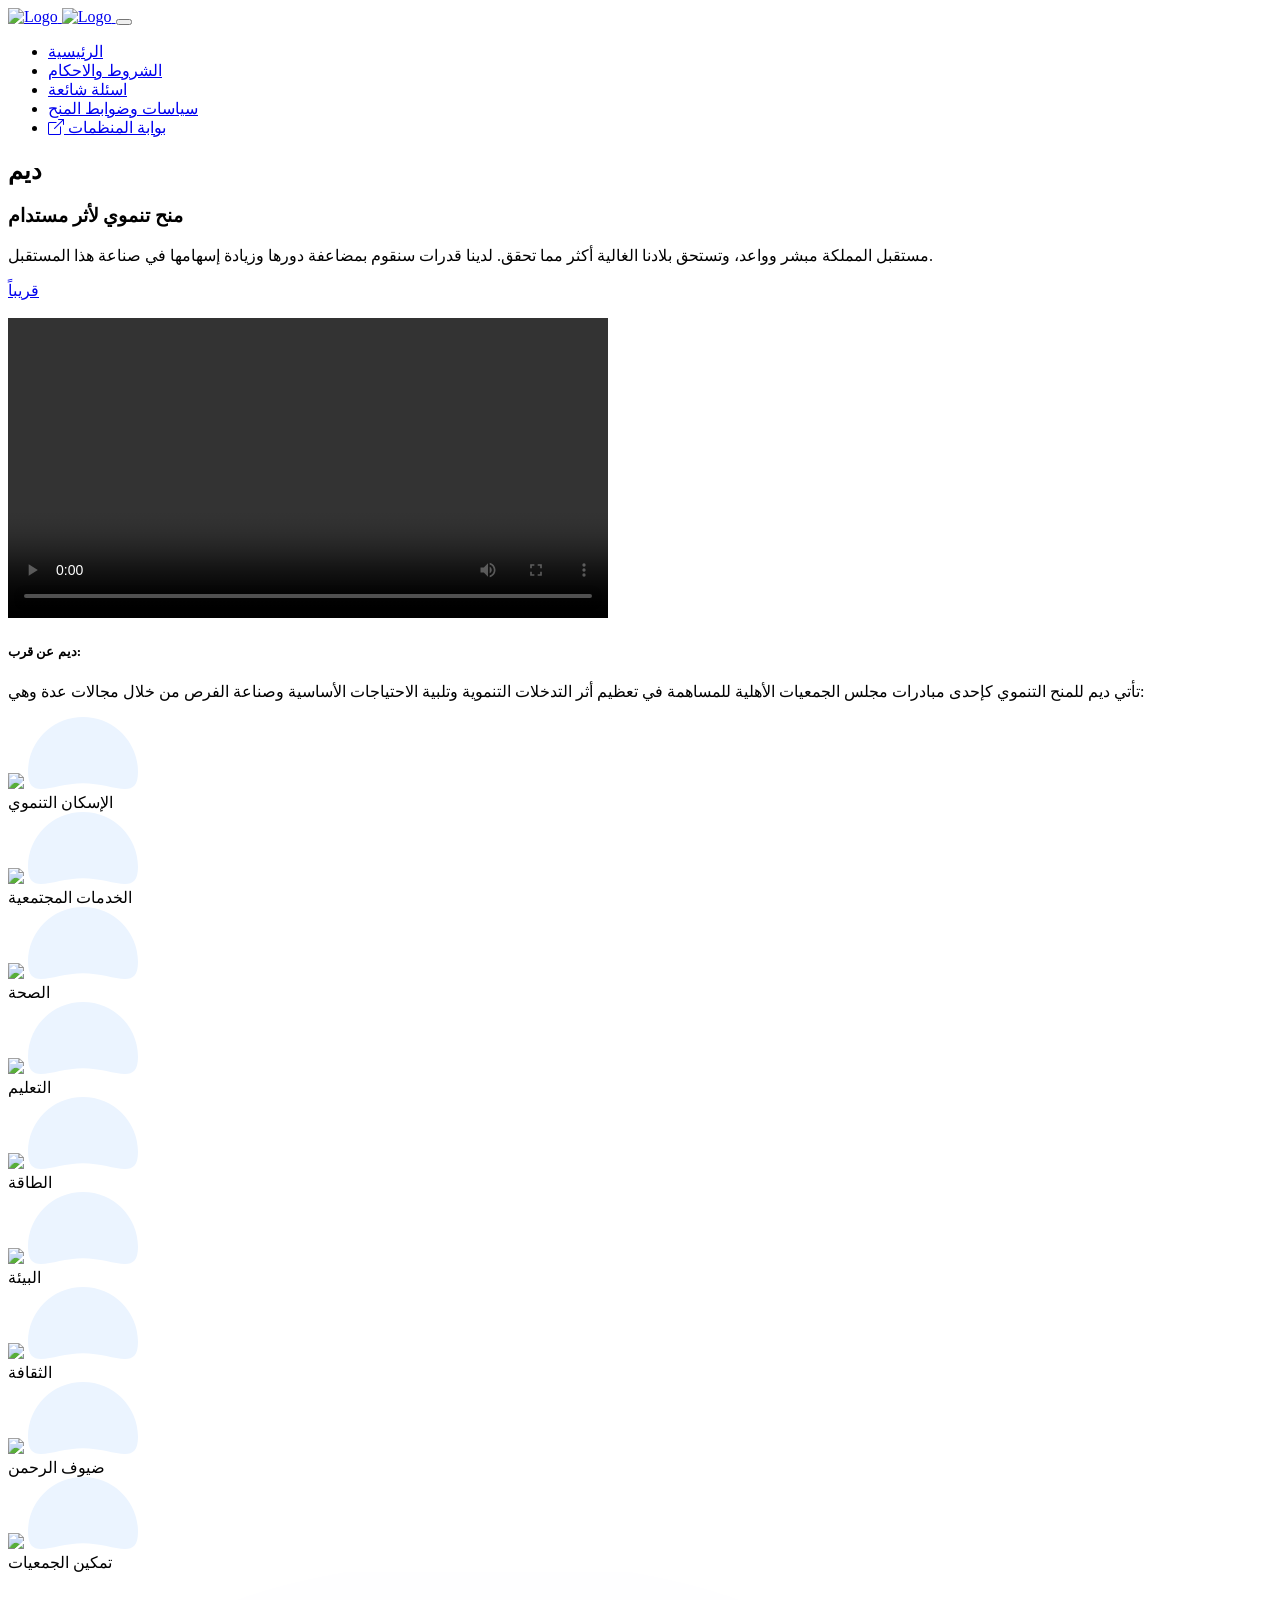
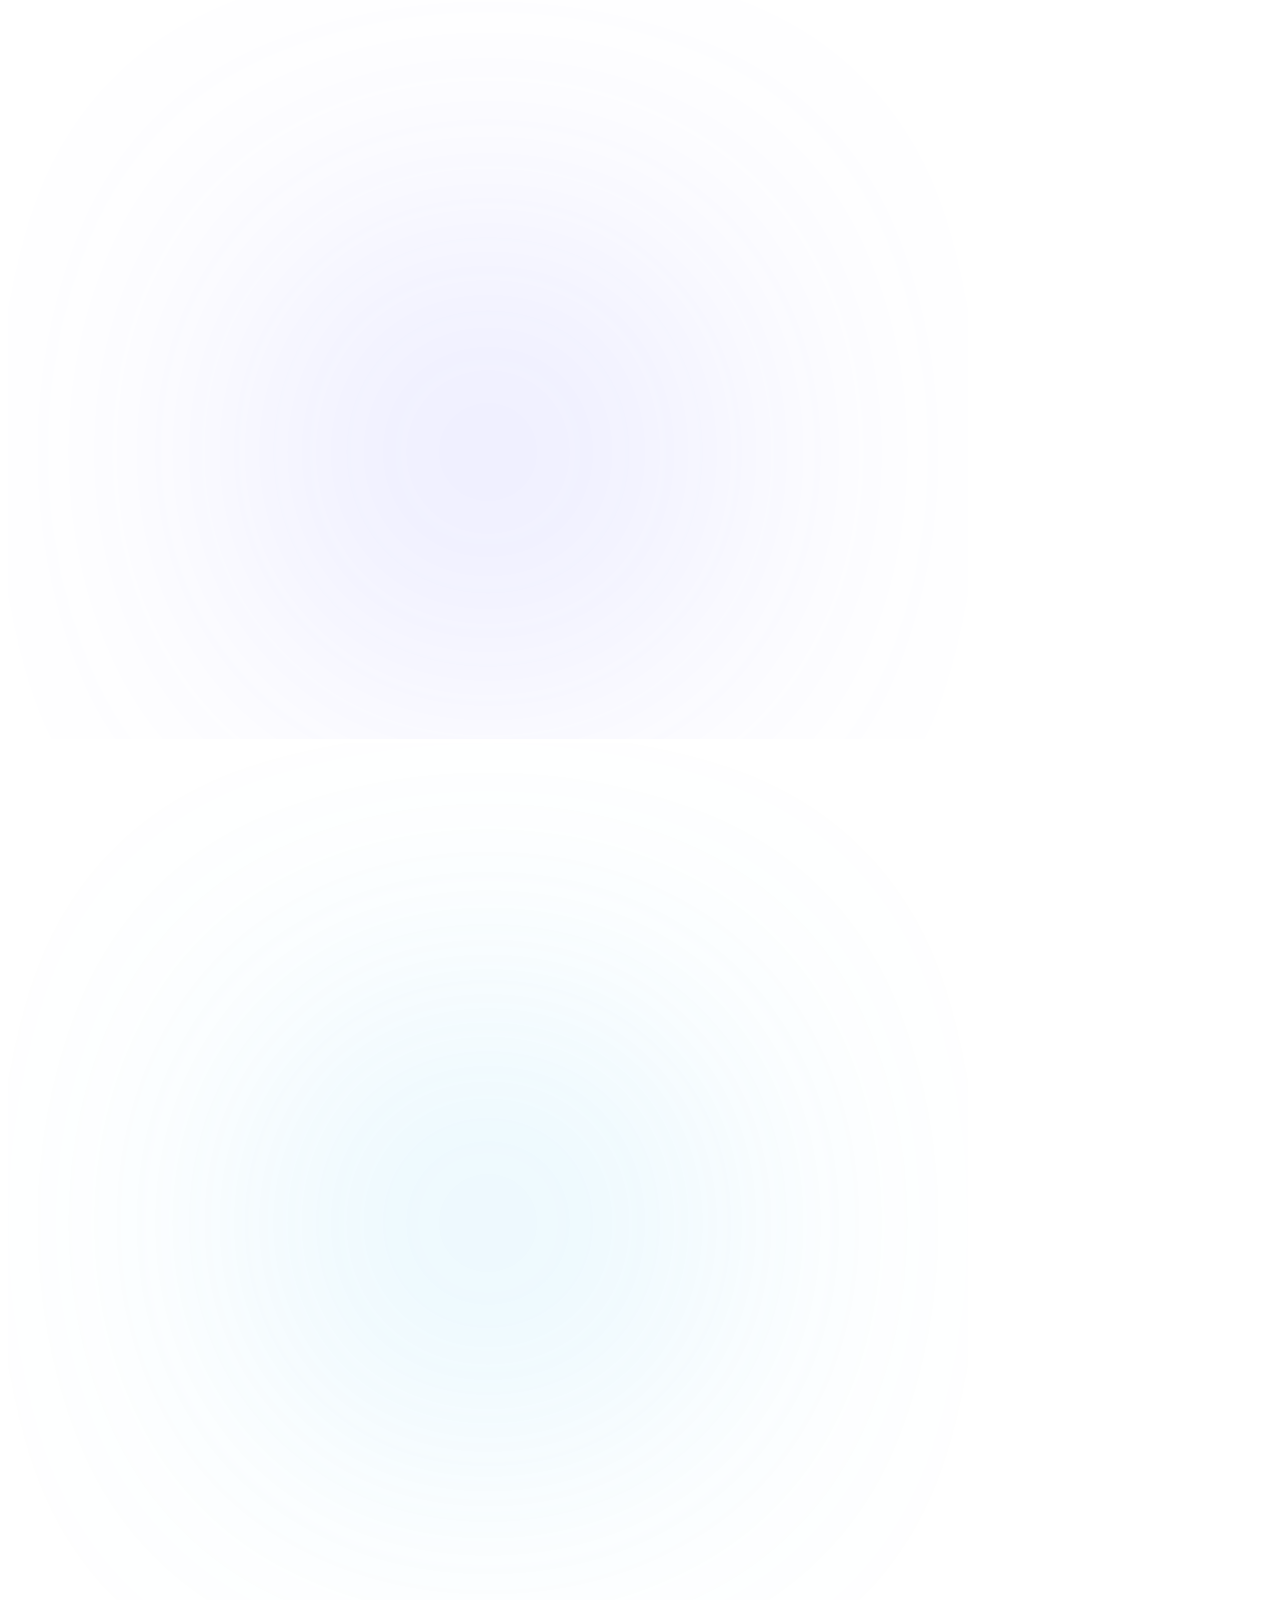
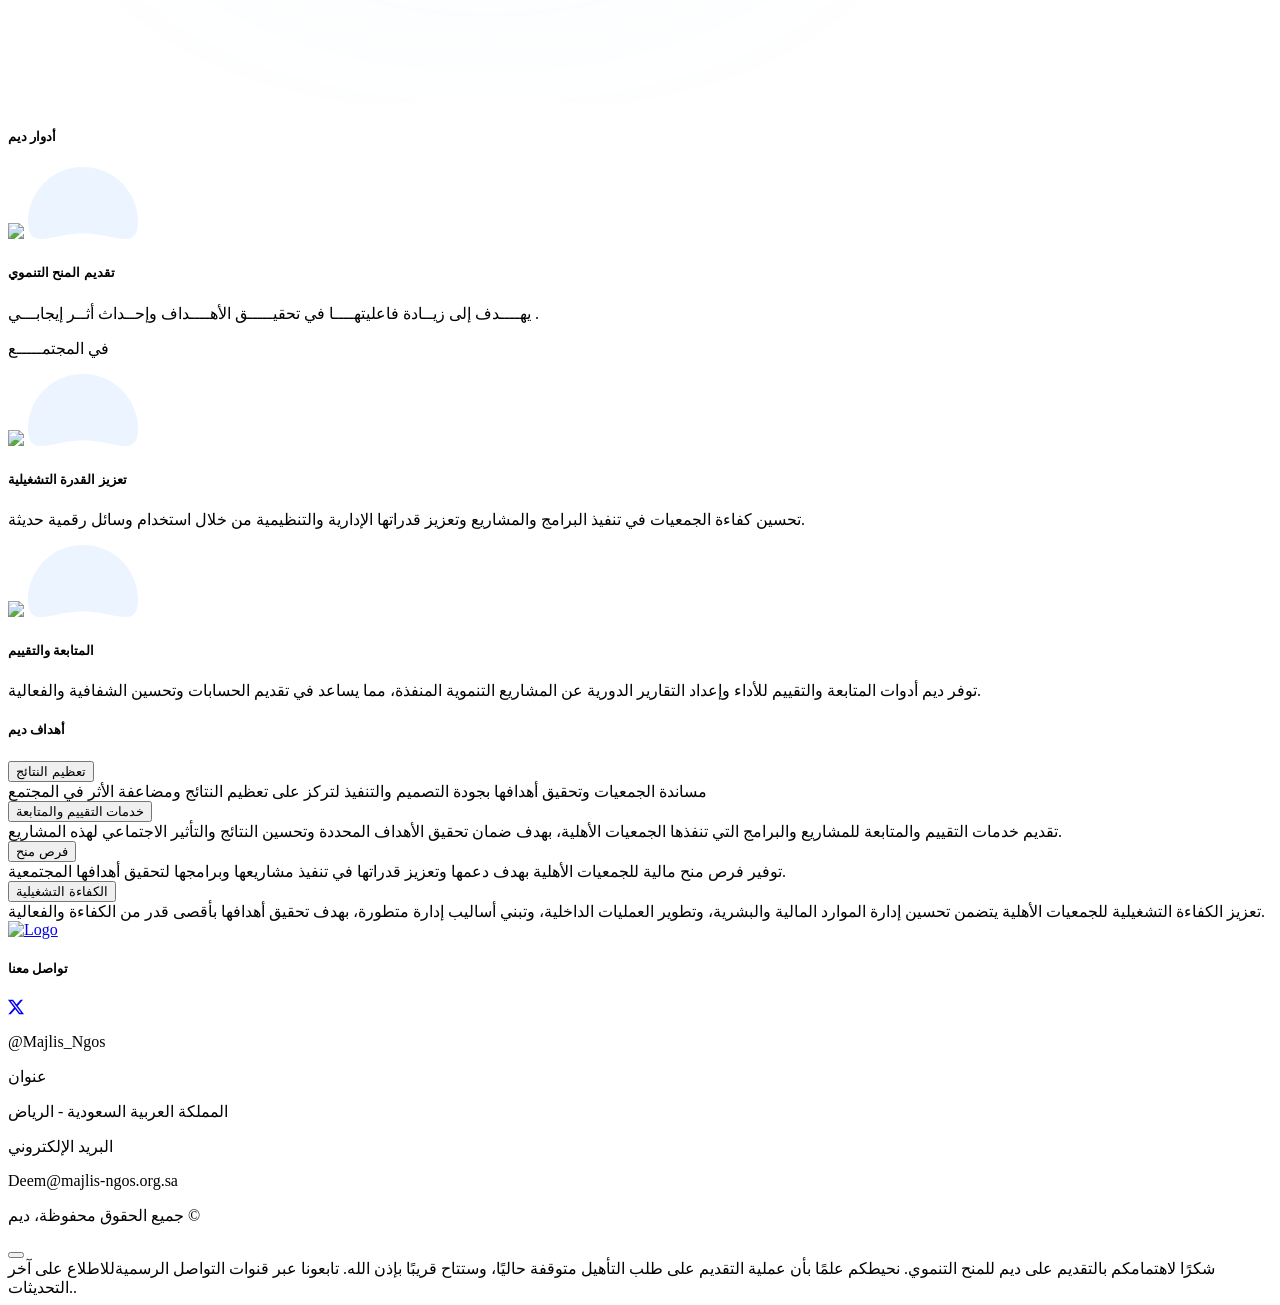
==== index.html @ 5d9b5f59 "Add files via upload" ====
<!DOCTYPE html>
<html class="no-js" lang>

<head>
  <meta charset="utf-8" />
  <meta http-equiv="x-ua-compatible" content="ie=edge" />
  <title>ديم</title>
  <meta name="description" content />
  <meta name="viewport" content="width=device-width, initial-scale=1" />

  <!-- Favicons -->
  <link href="assets/img/logo/favicon.png" rel="icon">
  <link href="assets/img/logo/favicon.png" rel="apple-touch-icon">

  <link rel="stylesheet" href="assets/css/bootstrap-5.0.0-beta1.min.css" />
  <link rel="stylesheet" href="assets/css/LineIcons.2.0.css" />
  <link rel="stylesheet" href="assets/css/tiny-slider.css" />
  <link rel="stylesheet" href="assets/css/animate.css" />
  <link rel="stylesheet" href="assets/css/lindy-uikit.css" />
  <link rel="stylesheet" href="assets/css/style.css" />

  <link rel="stylesheet" href="https://cdn.jsdelivr.net/npm/bootstrap-icons@1.11.3/font/bootstrap-icons.min.css">

  <link rel="preconnect" href="https://fonts.googleapis.com">
  <link rel="preconnect" href="https://fonts.gstatic.com" crossorigin>
  <link href="https://fonts.googleapis.com/css2?family=Rubik:ital,wght@0,300..900;1,300..900&display=swap"
    rel="stylesheet">



  <!-- Google Tag Manager -->
  <script>(function (w, d, s, l, i) {
      w[l] = w[l] || []; w[l].push({
        'gtm.start':
          new Date().getTime(), event: 'gtm.js'
      }); var f = d.getElementsByTagName(s)[0],
        j = d.createElement(s), dl = l != 'dataLayer' ? '&l=' + l : ''; j.async = true; j.src =
          'https://www.googletagmanager.com/gtm.js?id=' + i + dl; f.parentNode.insertBefore(j, f);
    })(window, document, 'script', 'dataLayer', 'GTM-5VSKLN3F');</script>
  <!-- End Google Tag Manager -->



</head>

<body>


  <!-- Google Tag Manager (noscript) -->
  <noscript><iframe src="https://www.googletagmanager.com/ns.html?id=GTM-5VSKLN3F" height="0" width="0"
      style="display:none;visibility:hidden"></iframe></noscript>
  <!-- End Google Tag Manager (noscript) -->


  <section id="home" class="hero-section-wrapper-5 ">

    <header class="header header-6">
      <div class="navbar-area">
        <div class="container">
          <div class="row align-items-center">
            <div class="col-lg-12">
              <nav class="navbar navbar-expand-lg">
                <a class=" d-flex " href="index.html">

                  <img class="mx-2" src="assets/img/logo/logo3.png" width="auto" height="55px" alt="Logo" />

                  <img class="mx-2" src="assets/img/logo/logo1.png" width="auto" height="55px" alt="Logo" />


                  <!-- <div>
                    <img class="mx-2" src="assets/img/logo/logo2.png" width="110px" alt="Logo" />
                  </div> -->

                </a>
                <button class="navbar-toggler" type="button" data-bs-toggle="collapse"
                  data-bs-target="#navbarSupportedContent6" aria-controls="navbarSupportedContent6"
                  aria-expanded="false" aria-label="Toggle navigation">
                  <span class="toggler-icon"></span>
                  <span class="toggler-icon"></span>
                  <span class="toggler-icon"></span>
                </button>
                <div class="collapse navbar-collapse sub-menu-bar" id="navbarSupportedContent6">
                  <ul id="nav6" class="navbar-nav ms-auto">
                    <li class="nav-item">
                      <a class="page-scroll active" href="#home">الرئيسية</a>
                    </li>
                    <!-- <li class="nav-item">
                      <a class="page-scroll" href="#Deemclosely">ديم عن قرب</a>
                    </li> -->
                    <!-- <li class="nav-item">
                      <a class="page-scroll" href="#Demroles">أدوار ديم</a>
                    </li> -->
                    <!-- <li class="nav-item">
                      <a class="page-scroll" href="#Demgoals">أهداف ديم</a>
                    </li> -->


                    <!-- <li class="nav-item">
                      <a class="page-scroll" href="#communication">تواصل معنا</a>
                    </li> -->

                    <li class="nav-item">
                      <a class="page-scroll" href="TermsandConditions.html">الشروط والاحكام</a>
                    </li>

                    <li class="nav-item">
                      <a class="page-scroll" href="FrequentlyAskedQuestions.html">اسئلة شائعة</a>
                    </li>


                    <li class="nav-item">
                      <a class="page-scroll" href="DesignControls.html">سياسات وضوابط المنح</a>
                    </li>


            
                  <!-- <li class="nav-item bg-color-1">
                    <div class="" href=""><i class="bi bi-box-arrow-up-right"></i> إدارة المنح </div>
                    
                  </li> -->
                  <li class="nav-item bg-color-2">
                    <a href="https://ngo.jazeel.net.sa/#/login?returnUrl=%2F" target="_blank">
                      <div > <i class="bi bi-box-arrow-up-right"></i> بوابة المنظمات </div>
                    </a>
              
                  </li>
       

                    <!-- <li class="nav-item nav-item-has-children">
                      <a href="javascript:void(0)"> المزيد </a>
                      <ul class="ud-submenu">
                        <li class="ud-submenu-item">
                          <a href="Partners.html" class="ud-submenu-link">
                            فريق العمل
                          </a>
                        </li>
                        <li class="ud-submenu-item">
                          <a href="files.html" class="ud-submenu-link">
                            ملفات
                          </a>
                        </li>
                    
                      </ul>
                    </li> -->

                  </ul>
                </div>
                <!-- <div class="header-action d-flex">
                  <a href="#0"> <i class="lni lni-cart"></i> </a>
                  <a href="#0"> <i class="lni lni-alarm"></i> </a>
                </div> -->

              </nav>

            </div>
          </div>

        </div>

      </div>

    </header>


    <div class="hero-section hero-style-5 img-bg" style="background-image: url('assets/img/hero/hero-5/hero-bg.webp')">
      <div class="container direction-sty">
        <div class="row">
          <div class="col-lg-6">
            <div class="hero-content-wrapper">
              <h2 class="mb-30 wow fadeInUp" data-wow-delay=".2s"> ديم </h2>
              <h3 class="mb-30 wow fadeInUp" data-wow-delay=".2s">منح تنموي لأثر مستدام</h3>
              <p class="mb-30 wow fadeInUp text-end" data-wow-delay=".4s">
                مستقبل المملكة مبشر وواعد، وتستحق بلادنا الغالية أكثر مما تحقق. لدينا قدرات سنقوم بمضاعفة دورها وزيادة
                إسهامها في صناعة هذا المستقبل.
              </p>
              <!-- <a href="request.html" class="button button-lg radius-50 wow fadeInUp" data-wow-delay=".6s"> -->
                <a href="#" class="button button-lg radius-50 wow fadeInUp " data-wow-delay=".6s" data-bs-toggle="modal" data-bs-target="#exampleModal">
                  قريباً
                <i class="lni lni-chevron-left"></i> </a>

              <!-- <a href="#" class="button button-lg radius-50 wow fadeInUp" data-wow-delay=".6s">
                  الملف التعريفي
                <i class="lni lni-chevron-left"></i> </a> -->

            </div>
          </div>
          <div class="col-lg-6 align-self-end ">
            <div class="hero-image wow fadeInUp" data-wow-delay=".5s">
              <img src="assets/img/hero/hero-5/hero-img.png" alt>
            </div>
          </div>
        </div>
      </div>
    </div>

  </section>


  <section id="Deemclosely" class="feature-section-1 mt-60 pt-40 mb-60 pb-40 about-back">
    <div class="container">
      <div class="row align-items-center">
        <div class="col-lg-6 order-last order-lg-first wow fadeInUp" data-wow-delay=".5s">
          <div class="feature-image text-center text-lg-start">
            <!-- <img width="60%" src="assets/img/hero/hero-5/hero2-img.png" alt> -->
            <div class="">
              <div class="row">
                <div class="">
                  <div>
                    <!-- <video muted="" autoplay="" loop=""
                      src="./assets/img/Deem.mp4" type="video/mp4"
                      width="600">
                      <img src="./assets/img/Deem.mp4" alt="Fast">
                    </video> -->
                    <!-- <iframe src="https://www.youtube.com/watch?v=ZRNkCSlac-s" title="YouTube video" muted="" autoplay="" loop="" allowfullscreen width="600">
                      <img src="./assets/img/hero/hero-5/backimg.png" alt="Fast">
                    </iframe> -->

                    <div class="iv-flex iv-flex-col iv-items-center iv-justify-center iv-w-auto col-lg-6 col-4">
                      <div class="iv-flex iv-items-center iv-justify-center iv-w-full iv-bg-grey-7">
                        <video src="./assets/img/WhatsAppVideo.mp4" height="300px" controls="" controlslist="nodownload"
                          autoplay="" disablepictureinpicture="" style="height: 300px;"></video>
                      </div>
                      <div class="iv-mt-20"></div>
                    </div>

                  </div>
                </div>

              </div>
            </div>

          </div>
        </div>
        <div class="col-lg-6 col-md-10 text-end">
          <div class="feature-content-wrapper">
            <div class="section-title">
              <h5 class="mb-20 wow fadeInUp" data-wow-delay=".2s">ديم عن قرب:</h5>
              <p class="mb-30 wow fadeInUp" data-wow-delay=".3s">
                تأتي ديم للمنح التنموي كإحدى مبادرات مجلس الجمعيات الأهلية للمساهمة في تعظيم أثر التدخلات التنموية
                وتلبية
                الاحتياجات الأساسية وصناعة الفرص من خلال مجالات عدة وهي:
              </p>



              <div id="Possibilities" class="feature-section ">
                <div class="">
                  <div class="row">
                    <div class="col-lg-4 col-md-6 feature-style-6 ">
                      <div class="single-feature wow fadeInUp" data-wow-delay=".2s">
                        <div class="icon">
                          <img class="sty-icon mb-3" src="./assets/img/about/icons15.png" width="50px" />
                          <svg width="110" height="72" viewBox="0 0 110 72" fill="none"
                            xmlns="http://www.w3.org/2000/svg">
                            <path
                              d="M110 54.7589C110 85.0014 85.3757 66.2583 55 66.2583C24.6243 66.2583 0 85.0014 0 54.7589C0 24.5164 24.6243 0 55 0C85.3757 0 110 24.5164 110 54.7589Z"
                              fill="#EBF4FF" />
                          </svg>

                        </div>
                        الإسكان التنموي
                      </div>

                    </div>
                    <div class="col-lg-4 col-md-6 feature-style-6 ">
                      <div class="single-feature wow fadeInUp" data-wow-delay=".2s">
                        <div class="icon">
                          <img class="sty-icon mb-3" src="./assets/img/about/icons8.png" width="50px" />
                          <svg width="110" height="72" viewBox="0 0 110 72" fill="none"
                            xmlns="http://www.w3.org/2000/svg">
                            <path
                              d="M110 54.7589C110 85.0014 85.3757 66.2583 55 66.2583C24.6243 66.2583 0 85.0014 0 54.7589C0 24.5164 24.6243 0 55 0C85.3757 0 110 24.5164 110 54.7589Z"
                              fill="#EBF4FF" />
                          </svg>
                        </div>
                        الخدمات المجتمعية
                      </div>
                    </div>
                    <div class="col-lg-4 col-md-6 feature-style-6 ">
                      <div class="single-feature wow fadeInUp" data-wow-delay=".2s">
                        <div class="icon">
                          <img class="sty-icon mb-3" src="./assets/img/about/icons10.png" width="50px" />
                          <svg width="110" height="72" viewBox="0 0 110 72" fill="none"
                            xmlns="http://www.w3.org/2000/svg">
                            <path
                              d="M110 54.7589C110 85.0014 85.3757 66.2583 55 66.2583C24.6243 66.2583 0 85.0014 0 54.7589C0 24.5164 24.6243 0 55 0C85.3757 0 110 24.5164 110 54.7589Z"
                              fill="#EBF4FF" />
                          </svg>
                        </div>
                        الصحة
                      </div>
                    </div>
                    <div class="col-lg-4 col-md-6 feature-style-6 ">
                      <div class="single-feature wow fadeInUp" data-wow-delay=".2s">
                        <div class="icon">
                          <img class="sty-icon mb-3" src="./assets/img/about/icons14.png" width="50px" />
                          <svg width="110" height="72" viewBox="0 0 110 72" fill="none"
                            xmlns="http://www.w3.org/2000/svg">
                            <path
                              d="M110 54.7589C110 85.0014 85.3757 66.2583 55 66.2583C24.6243 66.2583 0 85.0014 0 54.7589C0 24.5164 24.6243 0 55 0C85.3757 0 110 24.5164 110 54.7589Z"
                              fill="#EBF4FF" />
                          </svg>
                        </div>
                        التعليم
                      </div>
                    </div>
                    <div class="col-lg-4 col-md-6 feature-style-6 ">
                      <div class="single-feature wow fadeInUp" data-wow-delay=".2s">
                        <div class="icon">
                          <img class="sty-icon mb-3" src="./assets/img/about/icons1.png" width="50px" />
                          <svg width="110" height="72" viewBox="0 0 110 72" fill="none"
                            xmlns="http://www.w3.org/2000/svg">
                            <path
                              d="M110 54.7589C110 85.0014 85.3757 66.2583 55 66.2583C24.6243 66.2583 0 85.0014 0 54.7589C0 24.5164 24.6243 0 55 0C85.3757 0 110 24.5164 110 54.7589Z"
                              fill="#EBF4FF" />
                          </svg>
                        </div>
                        الطاقة
                      </div>
                    </div>
                    <div class="col-lg-4 col-md-6 feature-style-6 ">
                      <div class="single-feature wow fadeInUp" data-wow-delay=".2s">
                        <div class="icon">
                          <img class="sty-icon mb-3" src="./assets/img/about/icons9.png" width="50px" />
                          <svg width="110" height="72" viewBox="0 0 110 72" fill="none"
                            xmlns="http://www.w3.org/2000/svg">
                            <path
                              d="M110 54.7589C110 85.0014 85.3757 66.2583 55 66.2583C24.6243 66.2583 0 85.0014 0 54.7589C0 24.5164 24.6243 0 55 0C85.3757 0 110 24.5164 110 54.7589Z"
                              fill="#EBF4FF" />
                          </svg>
                        </div>
                        البيئة
                      </div>
                    </div>
                    <div class="col-lg-4 col-md-6 feature-style-6 ">
                      <div class="single-feature wow fadeInUp" data-wow-delay=".2s">
                        <div class="icon">
                          <img class="sty-icon mb-3" src="./assets/img/about/icons13.png" width="50px" />
                          <svg width="110" height="72" viewBox="0 0 110 72" fill="none"
                            xmlns="http://www.w3.org/2000/svg">
                            <path
                              d="M110 54.7589C110 85.0014 85.3757 66.2583 55 66.2583C24.6243 66.2583 0 85.0014 0 54.7589C0 24.5164 24.6243 0 55 0C85.3757 0 110 24.5164 110 54.7589Z"
                              fill="#EBF4FF" />
                          </svg>
                        </div>
                        الثقافة
                      </div>
                    </div>
                    <div class="col-lg-4 col-md-6 feature-style-6 ">
                      <div class="single-feature wow fadeInUp" data-wow-delay=".2s">
                        <div class="icon">
                          <img class="sty-icon mb-3" src="./assets/img/about/icons6.png" width="50px" />
                          <svg width="110" height="72" viewBox="0 0 110 72" fill="none"
                            xmlns="http://www.w3.org/2000/svg">
                            <path
                              d="M110 54.7589C110 85.0014 85.3757 66.2583 55 66.2583C24.6243 66.2583 0 85.0014 0 54.7589C0 24.5164 24.6243 0 55 0C85.3757 0 110 24.5164 110 54.7589Z"
                              fill="#EBF4FF" />
                          </svg>
                        </div>
                        ضيوف الرحمن
                      </div>
                    </div>
                    <div class="col-lg-4 col-md-6 feature-style-6 ">
                      <div class="single-feature wow fadeInUp" data-wow-delay=".2s">
                        <div class="icon">
                          <img class="sty-icon mb-3" src="./assets/img/about/icons7.png" width="50px" />
                          <svg width="110" height="72" viewBox="0 0 110 72" fill="none"
                            xmlns="http://www.w3.org/2000/svg">
                            <path
                              d="M110 54.7589C110 85.0014 85.3757 66.2583 55 66.2583C24.6243 66.2583 0 85.0014 0 54.7589C0 24.5164 24.6243 0 55 0C85.3757 0 110 24.5164 110 54.7589Z"
                              fill="#EBF4FF" />
                          </svg>
                        </div>
                        تمكين الجمعيات
                      </div>
                    </div>



                  </div>
                </div>
              </div>



            </div>
          </div>
        </div>
      </div>
    </div>
  </section>



  <section id="" class="">
    <div class="">
      <div class="">
        <div class="">
          <div class="pricing-active-wrapper ">
            <div class="pricing-active">
            </div>
          </div>
        </div>
      </div>
    </div>
  </section>










  <section id="Demroles" class="feature-section feature-style-5 ">

    <div class="absolute right-20 bottom-0 -z-10"><svg width="960" height="767" viewBox="0 0 960 767" fill="none"
        xmlns="http://www.w3.org/2000/svg">
        <g opacity="0.25" filter="url(#filter0_f_40_4316)">
          <circle cx="480" cy="480" r="180" fill="#6566FF"></circle>
        </g>
        <defs>
          <filter id="filter0_f_40_4316" x="0" y="0.000244141" width="960" height="960" filterUnits="userSpaceOnUse"
            color-interpolation-filters="sRGB">
            <feFlood flood-opacity="0" result="BackgroundImageFix"></feFlood>
            <feBlend mode="normal" in="SourceGraphic" in2="BackgroundImageFix" result="shape"></feBlend>
            <feGaussianBlur stdDeviation="150" result="effect1_foregroundBlur_40_4316"></feGaussianBlur>
          </filter>
        </defs>
      </svg></div>
    <div class="absolute left-20 top-20 -z-10"><svg width="960" height="960" viewBox="0 0 960 960" fill="none"
        xmlns="http://www.w3.org/2000/svg">
        <g opacity="0.25" filter="url(#filter0_f_40_4317)">
          <circle cx="480" cy="480" r="180" fill="#4DC3F4"></circle>
        </g>
        <defs>
          <filter id="filter0_f_40_4317" x="0.00012207" y="0.000244141" width="960" height="960"
            filterUnits="userSpaceOnUse" color-interpolation-filters="sRGB">
            <feFlood flood-opacity="0" result="BackgroundImageFix"></feFlood>
            <feBlend mode="normal" in="SourceGraphic" in2="BackgroundImageFix" result="shape"></feBlend>
            <feGaussianBlur stdDeviation="150" result="effect1_foregroundBlur_40_4317"></feGaussianBlur>
          </filter>
        </defs>
      </svg></div>

    <div class="container">
      <div class="row justify-content-center">
        <div class="col-xxl-5 col-xl-5 col-lg-7 col-md-8">
          <div class="section-title text-center mb-60">
            <h5 class="mb-15 wow fadeInUp" data-wow-delay=".2s">أدوار ديم</h5>
            <!-- <p class="wow fadeInUp" data-wow-delay=".4s">ديم لرعاية الأيتام بمحافظة دومة الجندل</p> -->
          </div>
        </div>
      </div>
      <div class="row">
        <div class="col-lg-4 col-md-6">
          <div class="single-feature wow fadeInUp bg-card-1" data-wow-delay=".2s">
            <div class="icon">
              <!-- <i class="lni lni-vector"></i> -->
              <img class="sty-icon mb-3" src="./assets/img/about/icons13.png" width="50px" />
              <svg width="110" height="72" viewBox="0 0 110 72" fill="none" xmlns="http://www.w3.org/2000/svg">
                <path
                  d="M110 54.7589C110 85.0014 85.3757 66.2583 55 66.2583C24.6243 66.2583 0 85.0014 0 54.7589C0 24.5164 24.6243 0 55 0C85.3757 0 110 24.5164 110 54.7589Z"
                  fill="#EBF4FF" />
              </svg>
            </div>
            <div class="content">
              <h5>تقديم المنح التنموي</h5>
              <p>يهــــدف إلى زيــادة فاعليتهــــا في تحقيـــــق الأهــــداف وإحــداث أثــر إيجابـــي .</p>
              <p>في المجتمـــــع</p>
            </div>
          </div>
        </div>
        <div class="col-lg-4 col-md-6">
          <div class="single-feature wow fadeInUp bg-card-5" data-wow-delay=".4s">
            <div class="icon">
              <!-- <i class="lni lni-pallet"></i> -->
              <img class="sty-icon mb-3" src="./assets/img/about/icons3.png" width="50px" />
              <svg width="110" height="72" viewBox="0 0 110 72" fill="none" xmlns="http://www.w3.org/2000/svg">
                <path
                  d="M110 54.7589C110 85.0014 85.3757 66.2583 55 66.2583C24.6243 66.2583 0 85.0014 0 54.7589C0 24.5164 24.6243 0 55 0C85.3757 0 110 24.5164 110 54.7589Z"
                  fill="#EBF4FF" />
              </svg>
            </div>
            <div class="content">
              <h5>تعزيز القدرة التشغيلية</h5>
              <p>
                تحسين كفاءة الجمعيات في تنفيذ البرامج والمشاريع وتعزيز قدراتها الإدارية والتنظيمية من خلال استخدام وسائل
                رقمية حديثة.
              </p>
            </div>
          </div>
        </div>
        <div class="col-lg-4 col-md-6 ">
          <div class="single-feature wow fadeInUp bg-card-2" data-wow-delay=".6s">
            <div class="icon">
              <!-- <i class="lni lni-stats-up"></i> -->
              <img class="sty-icon mb-3" src="./assets/img/about/icons5.png" width="50px" />
              <svg width="110" height="72" viewBox="0 0 110 72" fill="none" xmlns="http://www.w3.org/2000/svg">
                <path
                  d="M110 54.7589C110 85.0014 85.3757 66.2583 55 66.2583C24.6243 66.2583 0 85.0014 0 54.7589C0 24.5164 24.6243 0 55 0C85.3757 0 110 24.5164 110 54.7589Z"
                  fill="#EBF4FF" />
              </svg>
            </div>
            <div class="content">
              <h5>المتابعة والتقييم</h5>
              <!-- <p>تتميز الجمعية بقدرتها على تقديم خدماتها من خلال قدرتها على فهم واستيعاب رؤية المملكة في تمكين الأفراد
                مجتمعيا</p> -->
              <p>
                توفر ديم أدوات المتابعة والتقييم للأداء وإعداد التقارير الدورية عن المشاريع التنموية المنفذة، مما يساعد
                في تقديم الحسابات وتحسين الشفافية والفعالية.
              </p>
            </div>
          </div>
        </div>


      </div>
    </div>
  </section>




  <section id="Demgoals" class="ud-faq">

    <div class="container">
      <div class="row">
        <div class="col-lg-12">
          <div class="ud-section-title text-center mx-auto">

            <h5 class="mb-5">أهداف ديم</h5>

          </div>
        </div>
      </div>
      <div class="row">
        <div class="col-lg-6">
          <div class="ud-single-faq wow fadeInUp" data-wow-delay=".1s">
            <div class="accordion">
              <button class="ud-faq-btn collapsed" data-bs-toggle="collapse" data-bs-target="#collapseOne">
                <span class="icon flex-shrink-0">
                  <i class="lni lni-chevron-down"></i>
                </span>
                <span>تعظيم النتائج </span>
              </button>
              <div id="collapseOne" class="accordion-collapse collapse">
                <div class="ud-faq-body">
                  مساندة الجمعيات وتحقيق أهدافها بجودة التصميم والتنفيذ لتركز على تعظيم النتائج ومضاعفة الأثر في المجتمع
                </div>
              </div>
            </div>
          </div>
          <div class="ud-single-faq wow fadeInUp" data-wow-delay=".15s">
            <div class="accordion">
              <button class="ud-faq-btn collapsed" data-bs-toggle="collapse" data-bs-target="#collapseTwo">
                <span class="icon flex-shrink-0">
                  <i class="lni lni-chevron-down"></i>
                </span>
                <span>خدمات التقييم والمتابعة</span>
              </button>
              <div id="collapseTwo" class="accordion-collapse collapse">
                <div class="ud-faq-body">
                  تقديم خدمات التقييم والمتابعة للمشاريع والبرامج التي تنفذها الجمعيات الأهلية، بهدف ضمان تحقيق الأهداف
                  المحددة وتحسين النتائج والتأثير الاجتماعي لهذه المشاريع.
                </div>
              </div>
            </div>
          </div>

        </div>
        <div class="col-lg-6">

          <div class="ud-single-faq wow fadeInUp" data-wow-delay=".15s">
            <div class="accordion">
              <button class="ud-faq-btn collapsed" data-bs-toggle="collapse" data-bs-target="#collapseFive">
                <span class="icon flex-shrink-0">
                  <i class="lni lni-chevron-down"></i>
                </span>
                <span>فرص منح </span>
              </button>
              <div id="collapseFive" class="accordion-collapse collapse">
                <div class="ud-faq-body">
                  توفير فرص منح مالية للجمعيات الأهلية بهدف دعمها وتعزيز قدراتها في تنفيذ مشاريعها وبرامجها لتحقيق
                  أهدافها المجتمعية.
                </div>
              </div>
            </div>
          </div>
          <div class="ud-single-faq wow fadeInUp" data-wow-delay=".2s">
            <div class="accordion">
              <button class="ud-faq-btn collapsed" data-bs-toggle="collapse" data-bs-target="#collapseSix">
                <span class="icon flex-shrink-0">
                  <i class="lni lni-chevron-down"></i>
                </span>
                <span>الكفاءة التشغيلية </span>
              </button>
              <div id="collapseSix" class="accordion-collapse collapse">
                <div class="ud-faq-body">
                  تعزيز الكفاءة التشغيلية للجمعيات الأهلية يتضمن تحسين إدارة الموارد المالية والبشرية، وتطوير العمليات
                  الداخلية، وتبني أساليب إدارة متطورة، بهدف تحقيق أهدافها بأقصى قدر من الكفاءة والفعالية.
                </div>
              </div>
            </div>
          </div>
        </div>
      </div>
    </div>
  </section>


  <!-- <div class="client-logo-section">
    <div
      class="container xl:max-w-6xl sm:max-w-2xl mx-auto w-full max-w-xs xl:py-40 py-28 bg-risks bg-contain xl:bg-cover bg-center bg-no-repeat">

      <div class="client-logo-wrapper">

        <div class="ud-section-title mx-auto text-center mb-5 pb-4 wow fadeInUp" data-wow-delay=".1s">

          <h5>الشركاء</h5>

        </div>

        <div class="client-logo-carousel d-flex align-items-center justify-content-between">
          <div class="client-logo wow fadeInUp" data-wow-delay=".1s">
            <img src="assets/img/clients/logo1.png" alt>
          </div>
          <div class="client-logo wow fadeInUp" data-wow-delay=".2s">
            <img src="assets/img/clients/logo2.png" alt>
          </div>
          <div class="client-logo wow fadeInUp" data-wow-delay=".3s">
            <img src="assets/img/clients/logo3.png" alt>
          </div>
          <div class="client-logo wow fadeInUp" data-wow-delay=".4s">
            <img src="assets/img/clients/logo4.png" alt>
          </div>
          <div class="client-logo wow fadeInUp" data-wow-delay=".5s">
            <img src="assets/img/clients/logo5.jpeg" alt>
          </div>
          <div class="client-logo wow fadeInUp" data-wow-delay=".6s">
            <img src="assets/img/clients/logo6.jpg" alt>
          </div>
          <div class="client-logo wow fadeInUp" data-wow-delay=".7s">
            <img src="assets/img/clients/logo7.png" alt>
          </div>
          <div class="client-logo wow fadeInUp" data-wow-delay=".8s">
            <img src="assets/img/clients/logo8.png" alt>
          </div>
          <div class="client-logo wow fadeInUp" data-wow-delay=".9s">
            <img src="assets/img/clients/logo9.jpeg" alt>
          </div>
          <div class="client-logo wow fadeInUp" data-wow-delay=".10s">
            <img src="assets/img/clients/logo10.png" alt>
          </div>
        </div>
      </div>
    </div>
  </div> -->



  <section id="communication" class="footer-area footer-five">
    <div class="container">
      <div class="row justify-content-center">
        <div class="col-lg-12">
          <div class="footer-top-content">
            <div class="footer-logo text-center d-flex justify-content-center wow fadeInUp" data-wow-delay=".1s">
              <a href="index.html">
                <img src="assets/img/logo/logo.png" width="200px" alt="Logo" />
              </a>
            </div>
            <!-- <p class="text-center wow fadeInUp" data-wow-delay=".2s">
              ديم
            </p> -->
            <h5 class="text-center social-title wow fadeInUp" data-wow-delay=".2s">
              تواصل معنا
            </h5>

            <!-- <div class=" d-flex justify-content-center">
              <a href="#" class="button-send button-lg radius-50 wow fadeInUp" data-wow-delay=".6s"> <i
                  class="bi bi-send me-3"></i> استقبال الشكاوى </a>
            </div> -->

            <div class="contact-info  text-end mb-5 wow fadeInUp" data-wow-delay=".3s">
              <div class="row d-flex w-100 justify-content-center">



                <div class="col-lg-3 col-md-6 ">
                  <div class="single-contact-info contact-color-1 mt-30 d-flex ">
                    <div class="contact-info-content media-body">

                      <a href="https://x.com/Majlis_Ngos"> <i class="bi bi-twitter-x"></i></i> </a>
                      <p class="text">@Majlis_Ngos</p>

                    </div>
                    <div class=" ps-4">
                      <!-- <i class="bi-twitter-x"></i> -->
                    </div>
                  </div>
                </div>



                <div class="col-lg-3 col-md-6">
                  <div class="single-contact-info contact-color-2 mt-30 d-flex ">

                    <div class="contact-info-content media-body">
                      <p class="text">عنوان</p>
                      <p class="text">المملكة العربية السعودية - الرياض</p>
                    </div>
                    <div class=" ps-4">
                      <i class=" lni lni-map-marker"></i>
                    </div>
                  </div>
                </div>
                <div class="col-lg-3 col-md-6">
                  <div class="single-contact-info contact-color-3 mt-30 d-flex ">

                    <div class="contact-info-content media-body">
                      <p class="text">البريد الإلكتروني</p>
                      <p class="text">Deem@majlis-ngos.org.sa</p>
                    </div>
                    <div class=" ps-4">
                      <i class="lni lni-envelope"></i>
                    </div>
                  </div>
                </div>


              </div>
            </div>



            <ul class="social text-center mt-60 wow fadeInUp" data-wow-delay=".4s">
              <!-- <li>
                <a href="#"> <i class="bi bi-facebook"></i> </a>
              </li> -->
              <!-- <li>
                <a href="https://x.com/Majlis_Ngos"> <i class="bi bi-twitter-x"></i></i> </a>
              </li> -->
              <!-- <li>
                <a href="#"> <i class="bi bi-instagram"></i></a>
              </li> -->

            </ul>

          </div>
        </div>
      </div>

    </div>

    <div class="footer-copyright">
      <div class="container">
        <div class="row">
          <div class="col-12">
            <div class="copyright text-center">
              <p class="text">جميع الحقوق محفوظة، ديم © </p>
            </div>

          </div>
        </div>
      </div>
    </div>
  </section>



  <a href="#" class="scroll-top"> <i class="lni lni-chevron-up"></i> </a>


  <script data-cfasync="false" src="/cdn-cgi/scripts/5c5dd728/cloudflare-static/email-decode.min.js"></script>
  <script src="assets/js/bootstrap-5.0.0-beta1.min.js"></script>
  <script src="assets/js/contact-form.js"></script>
  <script src="assets/js/tiny-slider.js"></script>
  <script src="assets/js/wow.min.js"></script>
  <script src="assets/js/main.js"></script>
  <script>(function () { var js = "window['__CF$cv$params']={r:'863fbdeb6eb4791f',t:'MTcxMDM3MTg5My41NzkwMDA='};_cpo=document.createElement('script');_cpo.nonce='',_cpo.src='/cdn-cgi/challenge-platform/scripts/jsd/main.js',document.getElementsByTagName('head')[0].appendChild(_cpo);"; var _0xh = document.createElement('iframe'); _0xh.height = 1; _0xh.width = 1; _0xh.style.position = 'absolute'; _0xh.style.top = 0; _0xh.style.left = 0; _0xh.style.border = 'none'; _0xh.style.visibility = 'hidden'; document.body.appendChild(_0xh); function handler() { var _0xi = _0xh.contentDocument || _0xh.contentWindow.document; if (_0xi) { var _0xj = _0xi.createElement('script'); _0xj.innerHTML = js; _0xi.getElementsByTagName('head')[0].appendChild(_0xj); } } if (document.readyState !== 'loading') { handler(); } else if (window.addEventListener) { document.addEventListener('DOMContentLoaded', handler); } else { var prev = document.onreadystatechange || function () { }; document.onreadystatechange = function (e) { prev(e); if (document.readyState !== 'loading') { document.onreadystatechange = prev; handler(); } }; } })();</script>
  <script defer src="https://static.cloudflareinsights.com/beacon.min.js/v84a3a4012de94ce1a686ba8c167c359c1696973893317"
    integrity="sha512-euoFGowhlaLqXsPWQ48qSkBSCFs3DPRyiwVu3FjR96cMPx+Fr+gpWRhIafcHwqwCqWS42RZhIudOvEI+Ckf6MA=="
    data-cf-beacon='{"rayId":"863fbdeb6eb4791f","r":1,"version":"2024.3.0","token":"9a6015d415bb4773a0bff22543062d3b"}'
    crossorigin="anonymous"></script>

  <script type="text/javascript">
    //======== tiny slider
    tns({
      container: '.client-logo-carousel',
      autoplay: true,
      autoplayButtonOutput: false,
      mouseDrag: true,
      gutter: 15,
      nav: false,
      controls: false,
      responsive: {
        0: {
          items: 1,
        },
        540: {
          items: 2,
        },
        768: {
          items: 3,
        },
        992: {
          items: 4,
        }
      }
    });

    //========= testimonial 
    tns({
      container: '.testimonial-slider',
      items: 3,
      slideBy: 'page',
      autoplay: false,
      mouseDrag: true,
      gutter: 0,
      nav: true,
      controls: false,
      controlsText: ['<i class="lni lni-arrow-left"></i>', '<i class="lni lni-arrow-right"></i>'],
      responsive: {
        0: {
          items: 1,
        },
        540: {
          items: 1,
        },
        768: {
          items: 1,
        },
        992: {
          items: 1,
        },
        1170: {
          items: 1,
        }
      }
    });

    //====== counter up 
    var cu = new counterUp({
      start: 0,
      duration: 2000,
      intvalues: true,
      interval: 100,
      append: " ",
    });
    cu.start();
  </script>





<!-- Modal -->
<div class="modal fade" id="exampleModal" tabindex="-1" aria-labelledby="exampleModalLabel" aria-hidden="true">
  <div class="modal-dialog modal-dialog-centered">
    <div class="modal-content">
      <div class="modal-header">
        <!-- <h1 class="modal-title fs-5" id="exampleModalLabel">Modal title</h1> -->
        <button type="button" class="btn-close" data-bs-dismiss="modal" aria-label="Close"></button>
      </div>
      <div class="modal-body text-end">
        شكرًا لاهتمامكم بالتقديم على ديم للمنح التنموي. 
        نحيطكم علمًا بأن عملية التقديم على طلب التأهيل متوقفة حاليًا، وستتاح قريبًا بإذن الله.
        
        تابعونا عبر قنوات التواصل الرسميةللاطلاع على آخر التحديثات..
      </div>
      <!-- <div class="modal-footer">
        <button type="button" class="btn btn-secondary" data-bs-dismiss="modal">شكرا</button>
      </div> -->
    </div>
  </div>
</div>



</body>

</html>
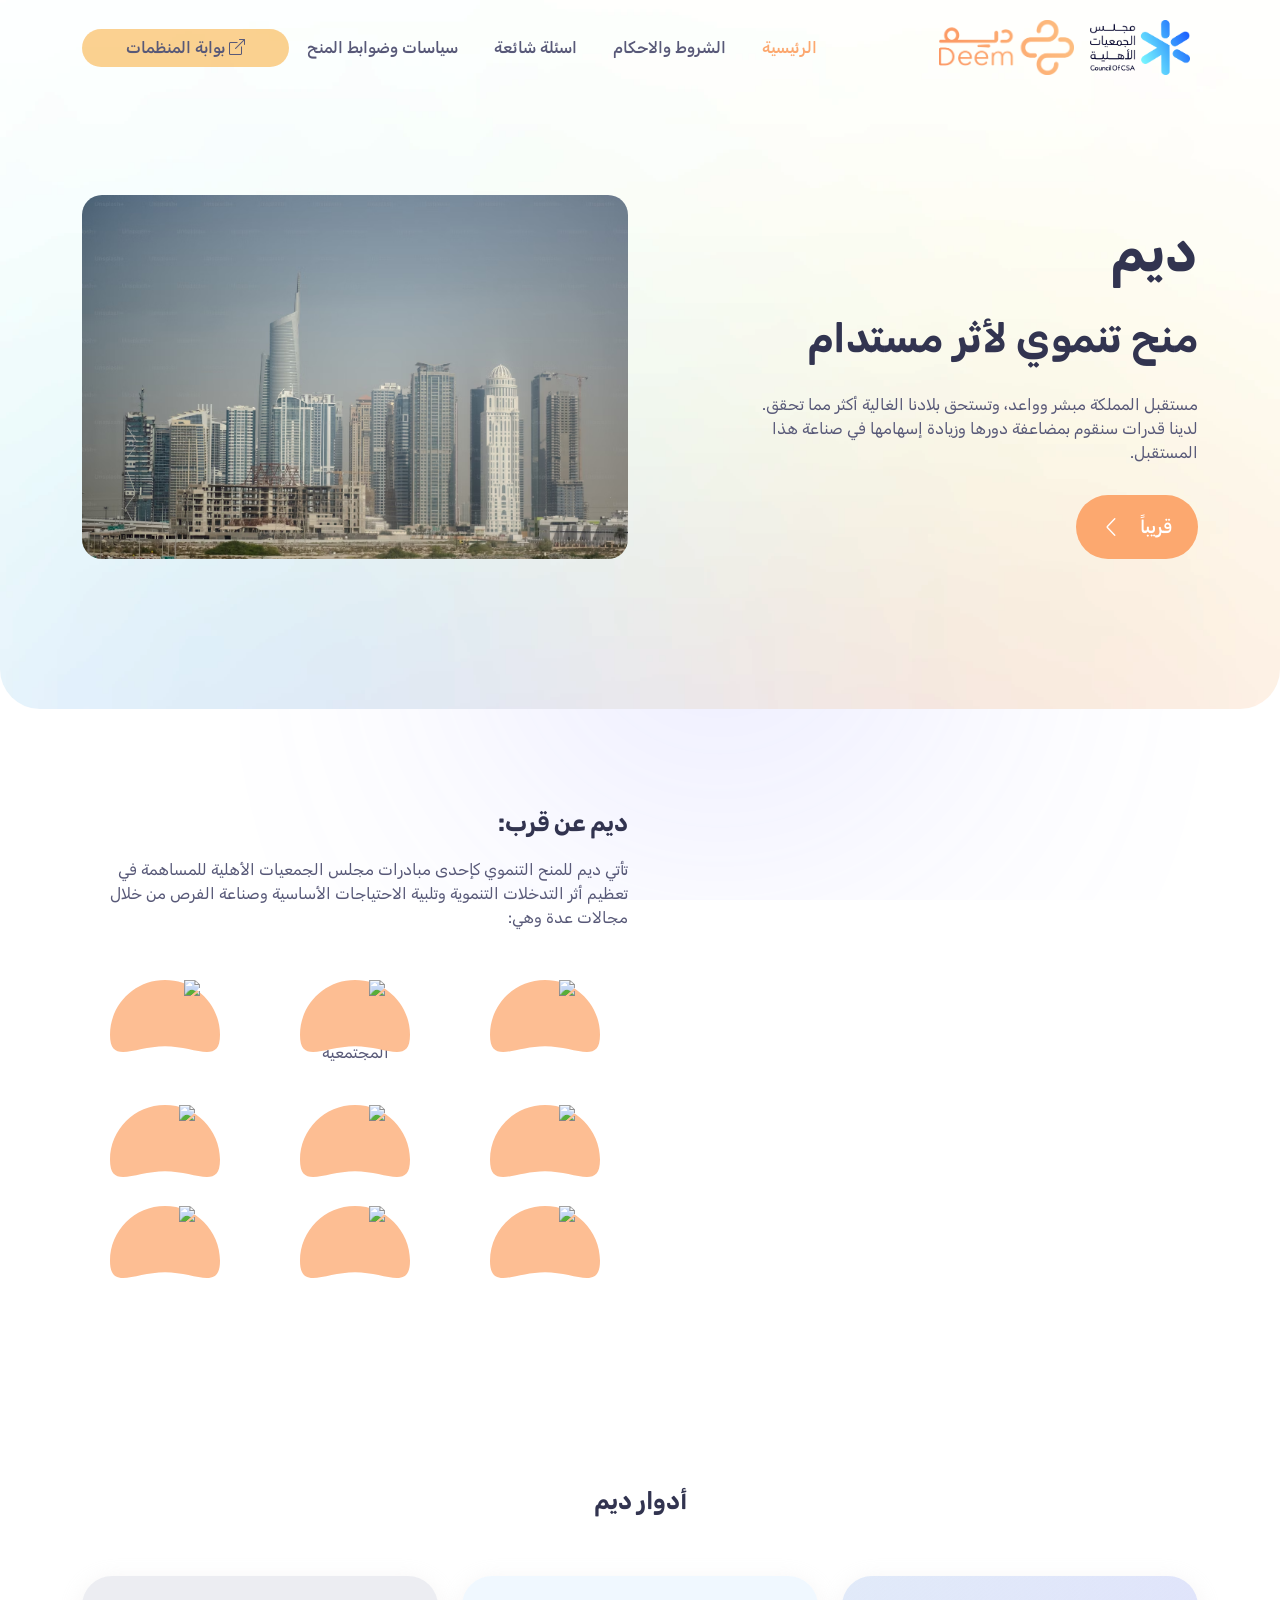
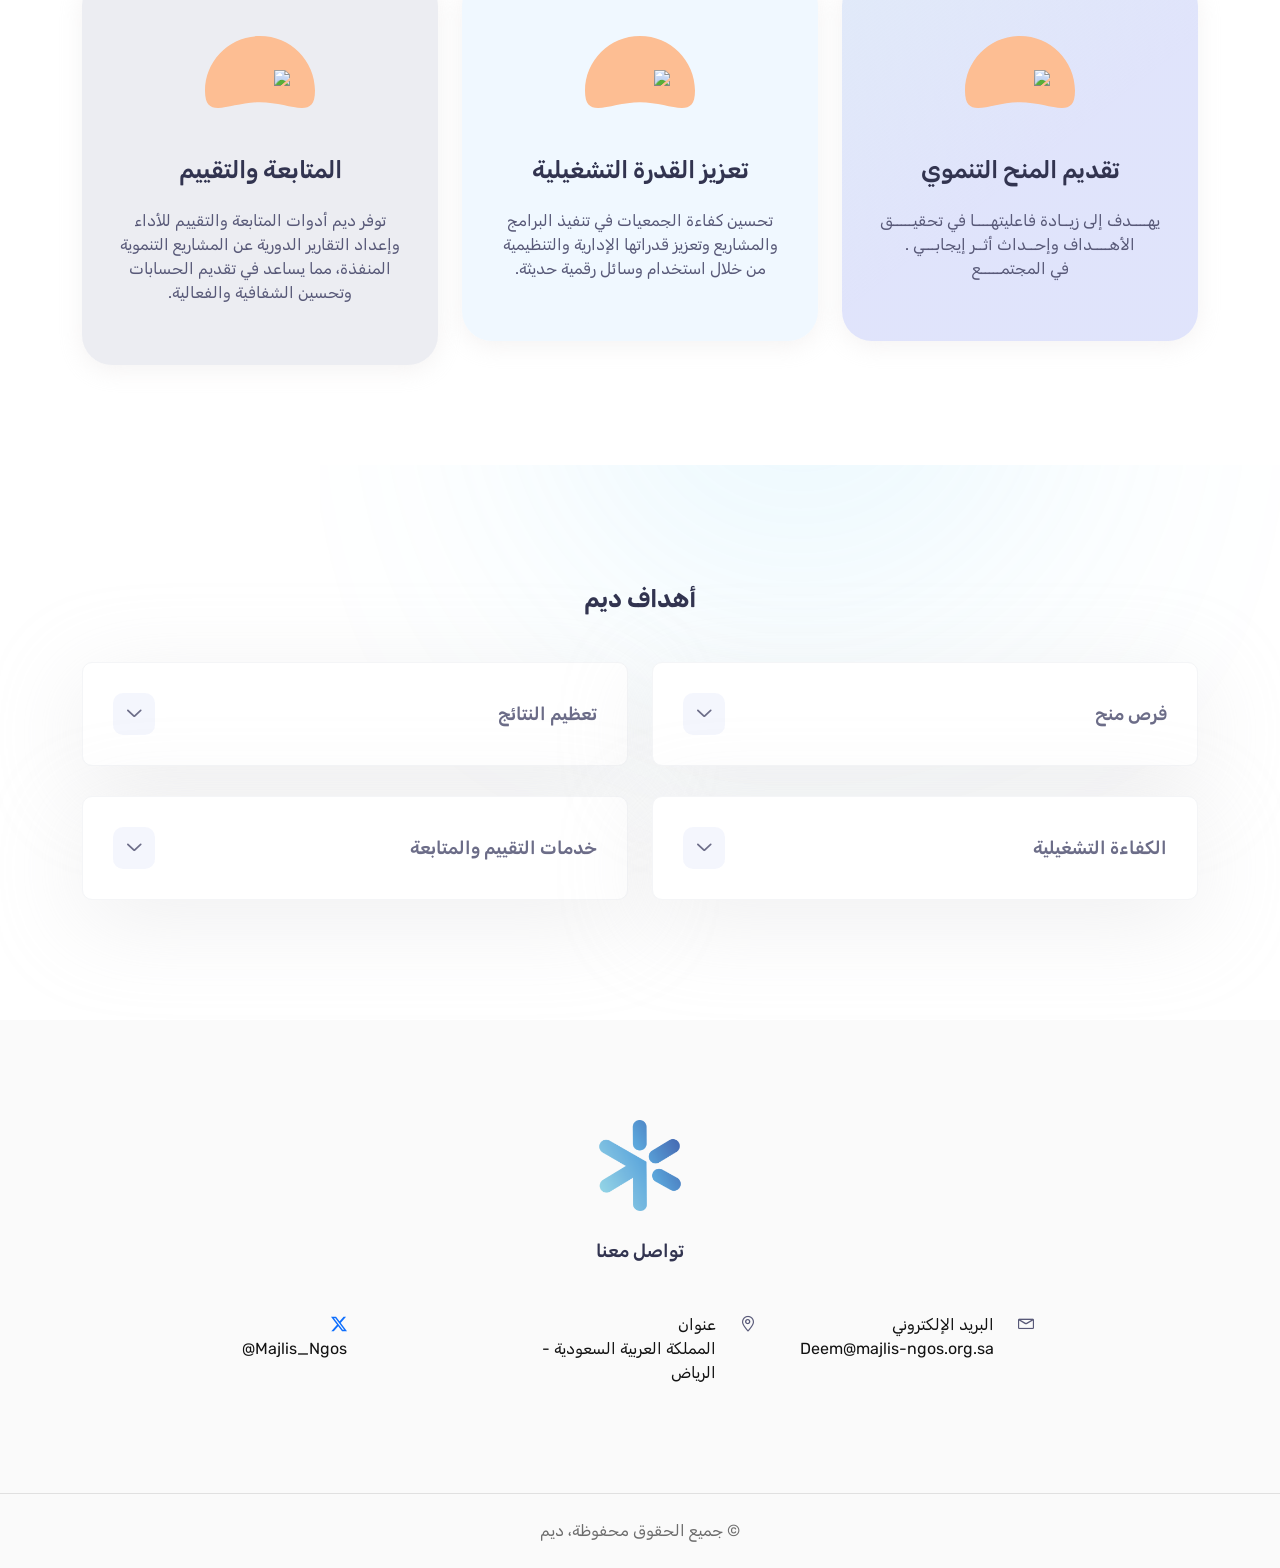
==== commit 338c2e72: "Add files via upload" ====
--- a/index.html
+++ b/index.html
@@ -186,7 +186,7 @@
           </div>
           <div class="col-lg-6 align-self-end ">
             <div class="hero-image wow fadeInUp" data-wow-delay=".5s">
-              <img src="assets/img/hero/hero-5/hero-img.png" alt>
+              <img src="assets/img/hero/hero-5/hero.avif" alt>
             </div>
           </div>
         </div>
@@ -217,8 +217,7 @@
 
                     <div class="iv-flex iv-flex-col iv-items-center iv-justify-center iv-w-auto col-lg-6 col-4">
                       <div class="iv-flex iv-items-center iv-justify-center iv-w-full iv-bg-grey-7">
-                        <video src="./assets/img/WhatsAppVideo.mp4" height="300px" controls="" controlslist="nodownload"
-                          autoplay="" disablepictureinpicture="" style="height: 300px;"></video>
+                        <img src="assets/img/ashim-d-silva-CwJb7ly-iqc-unsplash.jpg" alt="">
                       </div>
                       <div class="iv-mt-20"></div>
                     </div>
@@ -249,12 +248,12 @@
                     <div class="col-lg-4 col-md-6 feature-style-6 ">
                       <div class="single-feature wow fadeInUp" data-wow-delay=".2s">
                         <div class="icon">
-                          <img class="sty-icon mb-3" src="./assets/img/about/icons15.png" width="50px" />
+                          <img class="sty-icon mb-3" src="./assets/img/about/2-removebg-preview (2).png" width="60px" />
                           <svg width="110" height="72" viewBox="0 0 110 72" fill="none"
                             xmlns="http://www.w3.org/2000/svg">
                             <path
                               d="M110 54.7589C110 85.0014 85.3757 66.2583 55 66.2583C24.6243 66.2583 0 85.0014 0 54.7589C0 24.5164 24.6243 0 55 0C85.3757 0 110 24.5164 110 54.7589Z"
-                              fill="#EBF4FF" />
+                              fill="#fdbe93" />
                           </svg>
 
                         </div>
@@ -265,12 +264,12 @@
                     <div class="col-lg-4 col-md-6 feature-style-6 ">
                       <div class="single-feature wow fadeInUp" data-wow-delay=".2s">
                         <div class="icon">
-                          <img class="sty-icon mb-3" src="./assets/img/about/icons8.png" width="50px" />
+                          <img class="sty-icon mb-3" src="./assets/img/about/9-removebg-preview.png" width="60px" />
                           <svg width="110" height="72" viewBox="0 0 110 72" fill="none"
                             xmlns="http://www.w3.org/2000/svg">
                             <path
                               d="M110 54.7589C110 85.0014 85.3757 66.2583 55 66.2583C24.6243 66.2583 0 85.0014 0 54.7589C0 24.5164 24.6243 0 55 0C85.3757 0 110 24.5164 110 54.7589Z"
-                              fill="#EBF4FF" />
+                              fill="#fdbe93" />
                           </svg>
                         </div>
                         الخدمات المجتمعية
@@ -279,12 +278,12 @@
                     <div class="col-lg-4 col-md-6 feature-style-6 ">
                       <div class="single-feature wow fadeInUp" data-wow-delay=".2s">
                         <div class="icon">
-                          <img class="sty-icon mb-3" src="./assets/img/about/icons10.png" width="50px" />
+                          <img class="sty-icon mb-3" src="./assets/img/about/7-removebg-preview.png" width="70px" />
                           <svg width="110" height="72" viewBox="0 0 110 72" fill="none"
                             xmlns="http://www.w3.org/2000/svg">
                             <path
                               d="M110 54.7589C110 85.0014 85.3757 66.2583 55 66.2583C24.6243 66.2583 0 85.0014 0 54.7589C0 24.5164 24.6243 0 55 0C85.3757 0 110 24.5164 110 54.7589Z"
-                              fill="#EBF4FF" />
+                              fill="#fdbe93" />
                           </svg>
                         </div>
                         الصحة
@@ -293,12 +292,12 @@
                     <div class="col-lg-4 col-md-6 feature-style-6 ">
                       <div class="single-feature wow fadeInUp" data-wow-delay=".2s">
                         <div class="icon">
-                          <img class="sty-icon mb-3" src="./assets/img/about/icons14.png" width="50px" />
+                          <img class="sty-icon mb-3" src="./assets/img/about/3-removebg-preview.png" width="60px" />
                           <svg width="110" height="72" viewBox="0 0 110 72" fill="none"
                             xmlns="http://www.w3.org/2000/svg">
                             <path
                               d="M110 54.7589C110 85.0014 85.3757 66.2583 55 66.2583C24.6243 66.2583 0 85.0014 0 54.7589C0 24.5164 24.6243 0 55 0C85.3757 0 110 24.5164 110 54.7589Z"
-                              fill="#EBF4FF" />
+                              fill="#fdbe93" />
                           </svg>
                         </div>
                         التعليم
@@ -307,12 +306,12 @@
                     <div class="col-lg-4 col-md-6 feature-style-6 ">
                       <div class="single-feature wow fadeInUp" data-wow-delay=".2s">
                         <div class="icon">
-                          <img class="sty-icon mb-3" src="./assets/img/about/icons1.png" width="50px" />
+                          <img class="sty-icon mb-3" src="./assets/img/about/4-removebg-preview.png" width="60px" />
                           <svg width="110" height="72" viewBox="0 0 110 72" fill="none"
                             xmlns="http://www.w3.org/2000/svg">
                             <path
                               d="M110 54.7589C110 85.0014 85.3757 66.2583 55 66.2583C24.6243 66.2583 0 85.0014 0 54.7589C0 24.5164 24.6243 0 55 0C85.3757 0 110 24.5164 110 54.7589Z"
-                              fill="#EBF4FF" />
+                              fill="#fdbe93" />
                           </svg>
                         </div>
                         الطاقة
@@ -321,12 +320,12 @@
                     <div class="col-lg-4 col-md-6 feature-style-6 ">
                       <div class="single-feature wow fadeInUp" data-wow-delay=".2s">
                         <div class="icon">
-                          <img class="sty-icon mb-3" src="./assets/img/about/icons9.png" width="50px" />
+                          <img class="sty-icon mb-3" src="./assets/img/about/6-removebg-preview.png" width="60px" />
                           <svg width="110" height="72" viewBox="0 0 110 72" fill="none"
                             xmlns="http://www.w3.org/2000/svg">
                             <path
                               d="M110 54.7589C110 85.0014 85.3757 66.2583 55 66.2583C24.6243 66.2583 0 85.0014 0 54.7589C0 24.5164 24.6243 0 55 0C85.3757 0 110 24.5164 110 54.7589Z"
-                              fill="#EBF4FF" />
+                              fill="#fdbe93" />
                           </svg>
                         </div>
                         البيئة
@@ -335,12 +334,12 @@
                     <div class="col-lg-4 col-md-6 feature-style-6 ">
                       <div class="single-feature wow fadeInUp" data-wow-delay=".2s">
                         <div class="icon">
-                          <img class="sty-icon mb-3" src="./assets/img/about/icons13.png" width="50px" />
+                          <img class="sty-icon mb-3" src="./assets/img/about/8-removebg-preview.png" width="60px" />
                           <svg width="110" height="72" viewBox="0 0 110 72" fill="none"
                             xmlns="http://www.w3.org/2000/svg">
                             <path
                               d="M110 54.7589C110 85.0014 85.3757 66.2583 55 66.2583C24.6243 66.2583 0 85.0014 0 54.7589C0 24.5164 24.6243 0 55 0C85.3757 0 110 24.5164 110 54.7589Z"
-                              fill="#EBF4FF" />
+                              fill="#fdbe93" />
                           </svg>
                         </div>
                         الثقافة
@@ -349,12 +348,12 @@
                     <div class="col-lg-4 col-md-6 feature-style-6 ">
                       <div class="single-feature wow fadeInUp" data-wow-delay=".2s">
                         <div class="icon">
-                          <img class="sty-icon mb-3" src="./assets/img/about/icons6.png" width="50px" />
+                          <img class="sty-icon mb-3" src="./assets/img/about/10-removebg-preview.png" width="60px" />
                           <svg width="110" height="72" viewBox="0 0 110 72" fill="none"
                             xmlns="http://www.w3.org/2000/svg">
                             <path
                               d="M110 54.7589C110 85.0014 85.3757 66.2583 55 66.2583C24.6243 66.2583 0 85.0014 0 54.7589C0 24.5164 24.6243 0 55 0C85.3757 0 110 24.5164 110 54.7589Z"
-                              fill="#EBF4FF" />
+                              fill="#fdbe93" />
                           </svg>
                         </div>
                         ضيوف الرحمن
@@ -363,12 +362,12 @@
                     <div class="col-lg-4 col-md-6 feature-style-6 ">
                       <div class="single-feature wow fadeInUp" data-wow-delay=".2s">
                         <div class="icon">
-                          <img class="sty-icon mb-3" src="./assets/img/about/icons7.png" width="50px" />
+                          <img class="sty-icon mb-3" src="./assets/img/about/1-removebg-preview.png" width="60px" />
                           <svg width="110" height="72" viewBox="0 0 110 72" fill="none"
                             xmlns="http://www.w3.org/2000/svg">
                             <path
                               d="M110 54.7589C110 85.0014 85.3757 66.2583 55 66.2583C24.6243 66.2583 0 85.0014 0 54.7589C0 24.5164 24.6243 0 55 0C85.3757 0 110 24.5164 110 54.7589Z"
-                              fill="#EBF4FF" />
+                              fill="#fdbe93" />
                           </svg>
                         </div>
                         تمكين الجمعيات
@@ -459,11 +458,11 @@
           <div class="single-feature wow fadeInUp bg-card-1" data-wow-delay=".2s">
             <div class="icon">
               <!-- <i class="lni lni-vector"></i> -->
-              <img class="sty-icon mb-3" src="./assets/img/about/icons13.png" width="50px" />
+              <img class="sty-icon mb-3" src="./assets/img/about/3-removebg-preview.png" width="60px" />
               <svg width="110" height="72" viewBox="0 0 110 72" fill="none" xmlns="http://www.w3.org/2000/svg">
                 <path
                   d="M110 54.7589C110 85.0014 85.3757 66.2583 55 66.2583C24.6243 66.2583 0 85.0014 0 54.7589C0 24.5164 24.6243 0 55 0C85.3757 0 110 24.5164 110 54.7589Z"
-                  fill="#EBF4FF" />
+                  fill="#fdbe93" />
               </svg>
             </div>
             <div class="content">
@@ -477,11 +476,11 @@
           <div class="single-feature wow fadeInUp bg-card-5" data-wow-delay=".4s">
             <div class="icon">
               <!-- <i class="lni lni-pallet"></i> -->
-              <img class="sty-icon mb-3" src="./assets/img/about/icons3.png" width="50px" />
+              <img class="sty-icon mb-3" src="./assets/img/about/1-removebg-preview.png" width="60px" />
               <svg width="110" height="72" viewBox="0 0 110 72" fill="none" xmlns="http://www.w3.org/2000/svg">
                 <path
                   d="M110 54.7589C110 85.0014 85.3757 66.2583 55 66.2583C24.6243 66.2583 0 85.0014 0 54.7589C0 24.5164 24.6243 0 55 0C85.3757 0 110 24.5164 110 54.7589Z"
-                  fill="#EBF4FF" />
+                  fill="#fdbe93" />
               </svg>
             </div>
             <div class="content">
@@ -497,11 +496,11 @@
           <div class="single-feature wow fadeInUp bg-card-2" data-wow-delay=".6s">
             <div class="icon">
               <!-- <i class="lni lni-stats-up"></i> -->
-              <img class="sty-icon mb-3" src="./assets/img/about/icons5.png" width="50px" />
+              <img class="sty-icon mb-3" src="./assets/img/about/9-removebg-preview.png" width="60px" />
               <svg width="110" height="72" viewBox="0 0 110 72" fill="none" xmlns="http://www.w3.org/2000/svg">
                 <path
                   d="M110 54.7589C110 85.0014 85.3757 66.2583 55 66.2583C24.6243 66.2583 0 85.0014 0 54.7589C0 24.5164 24.6243 0 55 0C85.3757 0 110 24.5164 110 54.7589Z"
-                  fill="#EBF4FF" />
+                  fill="#fdbe93" />
               </svg>
             </div>
             <div class="content">
--- a/assets/css/tiny-slider.css
+++ b/assets/css/tiny-slider.css
@@ -0,0 +1,3 @@
+.tns-outer{padding:0 !important}.tns-outer [hidden]{display:none !important}.tns-outer [aria-controls],.tns-outer [data-action]{cursor:pointer}.tns-slider{-webkit-transition:all 0s;-moz-transition:all 0s;transition:all 0s}.tns-slider>.tns-item{-webkit-box-sizing:border-box;-moz-box-sizing:border-box;box-sizing:border-box}.tns-horizontal.tns-subpixel{white-space:nowrap}.tns-horizontal.tns-subpixel>.tns-item{display:inline-block;vertical-align:top;white-space:normal}.tns-horizontal.tns-no-subpixel:after{content:'';display:table;clear:both}.tns-horizontal.tns-no-subpixel>.tns-item{float:left}.tns-horizontal.tns-carousel.tns-no-subpixel>.tns-item{margin-right:-100%}.tns-no-calc{position:relative;left:0}.tns-gallery{position:relative;left:0;min-height:1px}.tns-gallery>.tns-item{position:absolute;left:-100%;-webkit-transition:transform 0s, opacity 0s;-moz-transition:transform 0s, opacity 0s;transition:transform 0s, opacity 0s}.tns-gallery>.tns-slide-active{position:relative;left:auto !important}.tns-gallery>.tns-moving{-webkit-transition:all 0.25s;-moz-transition:all 0.25s;transition:all 0.25s}.tns-autowidth{display:inline-block}.tns-lazy-img{-webkit-transition:opacity 0.6s;-moz-transition:opacity 0.6s;transition:opacity 0.6s;opacity:0.6}.tns-lazy-img.tns-complete{opacity:1}.tns-ah{-webkit-transition:height 0s;-moz-transition:height 0s;transition:height 0s}.tns-ovh{overflow:hidden}.tns-visually-hidden{position:absolute;left:-10000em}.tns-transparent{opacity:0;visibility:hidden}.tns-fadeIn{opacity:1;filter:alpha(opacity=100);z-index:0}.tns-normal,.tns-fadeOut{opacity:0;filter:alpha(opacity=0);z-index:-1}.tns-vpfix{white-space:nowrap}.tns-vpfix>div,.tns-vpfix>li{display:inline-block}.tns-t-subp2{margin:0 auto;width:310px;position:relative;height:10px;overflow:hidden}.tns-t-ct{width:2333.3333333%;width:-webkit-calc(100% * 70 / 3);width:-moz-calc(100% * 70 / 3);width:calc(100% * 70 / 3);position:absolute;right:0}.tns-t-ct:after{content:'';display:table;clear:both}.tns-t-ct>div{width:1.4285714%;width:-webkit-calc(100% / 70);width:-moz-calc(100% / 70);width:calc(100% / 70);height:10px;float:left}
+
+
--- a/assets/css/style.css
+++ b/assets/css/style.css
@@ -0,0 +1,891 @@
+.direction-sty {
+  direction: rtl;
+}
+
+
+img,
+svg,
+video,
+canvas,
+audio,
+iframe,
+embed,
+object {
+  display: block;
+  vertical-align: middle;
+}
+
+
+
+.bg-card-Partners{
+
+  background-color: #f4f5f7;
+  padding: 20px;
+  border-radius: 40px;
+}
+
+
+.bg-white {
+  --tw-bg-opacity: 1;
+  background-color: rgb(255 255 255 / var(--tw-bg-opacity));
+}
+
+img,
+svg,
+video,
+canvas,
+audio,
+iframe,
+embed,
+object {
+  display: block;
+  vertical-align: middle;
+}
+
+.md\:block {
+  display: block;
+}
+
+
+.absolute {
+  position: absolute;
+}
+
+
+.section-titless {
+  background-color: #3E80FF;
+}
+
+.bg-card-1 {
+
+  background-image: linear-gradient(142.17deg, rgba(222, 218, 254, 0), rgba(222, 218, 254, .4) 52.6%);
+
+}
+
+
+.icon-stay {
+  color: #4872b8;
+  font-size: 40px;
+}
+a.button.button-lg.radius-50.wow.fadeInUp {
+  background: #fca86f;
+}
+.header.header-6 .navbar-nav .nav-item a:hover, .header.header-6 .navbar-nav .nav-item a.active{
+  color:#fca86f;
+}
+/* ======== feature-section-1 ======== */
+.feature-section-1 {
+  position: relative;
+  z-index: 1;
+  direction: rtl;
+  /* background-color: #f4f5f7; */
+}
+
+
+
+@media only screen and (min-width: 768px) and (max-width: 991px),
+(max-width: 767px) {
+  .feature-section-1 .feature-image {
+    margin-top: 60px;
+  }
+}
+
+.feature-section-1 .feature-image img {
+  max-width: 100%;
+}
+
+
+
+
+/*======================================
+	Road Map CSS
+========================================*/
+.road-map {
+  background-image: url("../img/road-map/bg.png");
+  background-size: cover;
+  background-position: center;
+  background-repeat: no-repeat;
+  position: relative;
+  padding-bottom: 200px;
+}
+
+@media only screen and (min-width: 768px) and (max-width: 991px) {
+  .road-map {
+    padding-bottom: 120px;
+  }
+}
+
+@media (max-width: 767px) {
+  .road-map {
+    padding-bottom: 100px;
+  }
+}
+
+.road-map .road-map-slider {
+  margin: 0;
+  padding: 10px 0;
+}
+
+.road-map .tns-nav {
+  text-align: center;
+  position: absolute;
+  bottom: -100px;
+  -webkit-transform: translateX(-50%);
+  transform: translateX(-50%);
+  width: 100%;
+  left: 50%;
+  z-index: 9;
+  margin: 0;
+}
+
+@media only screen and (min-width: 768px) and (max-width: 991px) {
+  .road-map .tns-nav {
+    bottom: -60px;
+  }
+}
+
+@media (max-width: 767px) {
+  .road-map .tns-nav {
+    bottom: -50px;
+  }
+}
+
+.road-map .tns-nav button {
+  height: 6px;
+  width: 14px;
+  background-color: #24126A;
+  border-radius: 5px;
+  display: inline-block;
+  border: none;
+  margin: 0px 5px;
+  -webkit-transition: all 0.4s ease;
+  transition: all 0.4s ease;
+}
+
+.road-map .tns-nav button:hover {
+  background-color: #3E80FF;
+}
+
+.road-map .tns-nav button.tns-nav-active {
+  width: 25px;
+  background-color: #3E80FF;
+}
+
+.road-map .top-row {
+  position: relative;
+}
+
+.road-map .top-row::before {
+  position: absolute;
+  content: "";
+  left: 0;
+  top: 50%;
+  width: 100%;
+  margin-top: -1px;
+  height: 2px;
+  background: #3E80FF;
+}
+
+.road-map .single-map {
+  border-radius: 5px;
+  background-color: #fff;
+  padding: 25px 20px;
+  position: relative;
+  -webkit-transition: all 0.4s ease;
+  transition: all 0.4s ease;
+}
+
+.road-map .single-map:hover {
+  background-color: #3E80FF;
+}
+
+.road-map .single-map:hover .arrow {
+  background-color: #3E80FF;
+}
+
+.road-map .single-map:hover h3 {
+  color: #fff;
+}
+
+.road-map .single-map:hover h3 span {
+  color: #fff;
+}
+
+.road-map .single-map::before {
+  position: absolute;
+  content: "";
+  left: 50%;
+  bottom: -49px;
+  height: 18px;
+  width: 18px;
+  border-radius: 50%;
+  background-color: #fff;
+  border: 2px solid #3E80FF;
+  margin-left: -9px;
+}
+
+.road-map .single-map .arrow {
+  height: 16px;
+  width: 16px;
+  background-color: #fff;
+  display: block;
+  position: absolute;
+  left: 50%;
+  bottom: -8px;
+  -webkit-transform: rotate(45deg) translateX(-50%);
+  transform: rotate(45deg);
+  margin-left: -8px;
+  -webkit-transition: all 0.4s ease;
+  transition: all 0.4s ease;
+}
+
+.road-map .single-map.down {
+  margin-top: 200px;
+}
+
+.road-map .single-map.down::before {
+  bottom: auto;
+  top: -49px;
+}
+
+.road-map .single-map.down .arrow {
+  bottom: auto;
+  top: -8px;
+}
+
+.road-map .single-map h3 {
+  color: #24126A;
+  font-weight: 600;
+  font-size: 14px;
+  -webkit-transition: all 0.4s ease;
+  transition: all 0.4s ease;
+}
+
+.road-map .single-map h3 span {
+  color: #727272;
+  font-size: 13px;
+  display: block;
+  margin-top: 10px;
+  line-height: 22px;
+  -webkit-transition: all 0.4s ease;
+  transition: all 0.4s ease;
+}
+
+.hero-section-wrapper-5 .hero-style-5 .hero-image img {
+  width: 100% !important;
+  border-radius: 20px;
+}
+.feature-section-1 .feature-image img {
+  max-width: 100%;
+  border-radius: 10px;
+}
+
+
+
+.-z-10 {
+  z-index: -10;
+}
+
+.right-20 {
+  right: 5rem;
+}
+
+.bottom-0 {
+  bottom: 0;
+}
+
+.absolute {
+  position: absolute;
+}
+
+
+
+
+/* ===== FAQ CSS ===== */
+.ud-faq {
+  padding-top: 120px;
+  padding-bottom: 90px;
+  /* background: #f4f5f7; */
+  position: relative;
+  z-index: 1;
+  text-align: end;
+
+}
+
+@media (max-width: 767px) {
+  .ud-faq {
+    padding-top: 80px;
+    padding-bottom: 50px;
+  }
+}
+
+.ud-faq .shape {
+  position: absolute;
+  z-index: -1;
+  left: 0;
+  bottom: 0;
+  text-align: end;
+
+}
+
+.ud-single-faq {
+  background: #fff;
+  border: 1px solid #f4f5f7;
+  -webkit-box-shadow: 0px 20px 95px rgba(201, 203, 204, 0.3);
+  box-shadow: 0px 20px 95px rgba(201, 203, 204, 0.3);
+  border-radius: 10px;
+  margin-bottom: 30px;
+}
+
+.ud-single-faq .ud-faq-btn {
+
+  text-align: left;
+  display: -webkit-box;
+  display: -ms-flexbox;
+  display: flex;
+  width: 100%;
+  -webkit-box-align: center;
+  -ms-flex-align: center;
+  align-items: center;
+  border: none;
+  background: transparent;
+  font-weight: 600;
+  font-size: 18px;
+  color: var(--heading-color);
+  opacity: 0.88;
+  padding: 30px;
+  justify-content: space-between;
+
+}
+
+@media only screen and (min-width: 992px) and (max-width: 1199px),
+(max-width: 767px) {
+  .ud-single-faq .ud-faq-btn {
+    padding: 15px;
+  }
+}
+
+.ud-single-faq .ud-faq-btn.collapsed span.icon i {
+  -webkit-transform: rotate(0deg);
+  transform: rotate(0deg);
+}
+
+.ud-single-faq .ud-faq-btn span.icon {
+  display: -webkit-box;
+  display: -ms-flexbox;
+  display: flex;
+  -webkit-box-align: center;
+  -ms-flex-align: center;
+  align-items: center;
+  -webkit-box-pack: center;
+  -ms-flex-pack: center;
+  justify-content: center;
+  width: 42px;
+  height: 42px;
+  background: rgba(48, 86, 211, 0.06);
+  border-radius: 10px;
+  color: var(--primary-color);
+  margin-right: 24px;
+}
+
+.ud-single-faq .ud-faq-btn span.icon i {
+  -webkit-transform: rotate(180deg);
+  transform: rotate(180deg);
+  -webkit-transition: all 0.3s;
+  transition: all 0.3s;
+  font-size: 14px;
+  font-weight: 700;
+  text-align: end;
+
+}
+
+.ud-single-faq .ud-faq-body {
+  padding: 0px 30px 40px 95px;
+}
+
+@media only screen and (min-width: 992px) and (max-width: 1199px),
+(max-width: 767px) {
+  .ud-single-faq .ud-faq-body {
+    padding: 0px 16px 20px 82px;
+  }
+}
+
+
+
+
+
+
+
+/*======================================
+   Clients CSS
+========================================*/
+.client-logo-section {
+  padding: 60px 0;
+}
+
+@media only screen and (min-width: 768px) and (max-width: 991px),
+(max-width: 767px) {
+  .client-logo-section {
+    padding: 40px 0;
+  }
+}
+
+.client-logo-section .client-logo-wrapper .client-logo-carousel .client-logo {
+  padding: 10px 20px;
+  text-align: center;
+  margin: auto;
+}
+
+.client-logo-section .client-logo-wrapper .client-logo-carousel .client-logo img {
+  max-width: 180px;
+  width: 100%;
+  opacity: .8;
+  -webkit-transition: all .3s ease-out 0s;
+  transition: all .3s ease-out 0s;
+}
+
+.client-logo-section .client-logo-wrapper .client-logo-carousel .client-logo img:hover {
+  opacity: 1;
+}
+
+
+
+
+
+
+/*===========================
+      19.CONTACT css 
+===========================*/
+.contact-area {
+  padding-top: 120px;
+  padding-bottom: 130px;
+  background-color: #f4f6f7;
+}
+
+p.form-message.success,
+p.form-message.error {
+  font-size: 16px;
+  color: #333;
+  background: #ddd;
+  padding: 10px 15px;
+  margin-top: 15px;
+  margin-left: 15px;
+}
+
+p.form-message.success.form-message.error,
+p.form-message.error.form-message.error {
+  color: #f00;
+}
+
+.contact-map iframe {
+  width: 100%;
+  height: 550px;
+}
+
+@media (max-width: 767px) {
+  .contact-map iframe {
+    height: 350px;
+  }
+}
+
+.contact-info .single-contact-info .contact-info-icon i {
+  width: 50px;
+  height: 50px;
+  line-height: 50px;
+  text-align: center;
+  font-size: 24px;
+  color: #121212;
+  border-radius: 50%;
+}
+
+.contact-info .single-contact-info .contact-info-content {
+  padding-left: 20px;
+}
+
+.contact-info .single-contact-info .contact-info-content .text {
+  color: #121212;
+}
+
+.contact-info .single-contact-info.contact-color-1 .contact-info-icon i {
+  background-color: #edeffc;
+}
+
+.contact-info .single-contact-info.contact-color-2 .contact-info-icon i {
+  background-color: #edeffc;
+}
+
+.contact-info .single-contact-info.contact-color-3 .contact-info-icon i {
+  background-color: #edeffc;
+}
+
+.contact-wrapper .contact-title {
+  font-size: 32px;
+  font-weight: 700;
+  color: #000;
+}
+
+@media (max-width: 767px) {
+  .contact-wrapper .contact-title {
+    font-size: 26px;
+  }
+}
+
+.contact-wrapper .contact-title i {
+  color: #121212;
+  margin-right: 8px;
+}
+
+.contact-wrapper .contact-title span {
+  font-weight: 400;
+}
+
+
+
+
+
+.about-back {
+  background-image: url("../img/hero/hero-5/bak5.png");
+}
+
+.strategy-back {
+  background-image: url("../img/hero/hero-5/bak2.png");
+}
+
+.Possibilities-back {
+  background-image: url("../img/hero/hero-5/bak1.png");
+}
+
+.Tracks-back {
+  background-image: url("../img/hero/hero-5/bak1.png");
+}
+
+.alValue-back {
+  background-image: url("../img/hero/hero-5/bak1.png");
+}
+
+.features-back {
+  background-image: url("../img/hero/hero-5/hero-bg.webp");
+}
+
+.Partners-back {
+  background-image: url("../img/hero/hero-5/bak9.png");
+}
+
+
+.hero-page-bg{
+  background-image: url("../img/hero/hero-5/hero-page-bg.jpg");
+}
+
+
+
+
+
+
+/*======================================
+    Features Area CSS
+========================================*/
+
+
+.features {
+  background-color: #fafafa;
+  text-align: right;
+}
+
+.features .section-title {
+  margin-bottom: 30px;
+}
+
+.features .single-feature {
+  direction: rtl;
+  text-align: right;
+  padding: 35px;
+  background-color: #fff;
+  border-radius: 6px;
+  position: relative;
+  margin-top: 30px;
+  border: 1px solid #eee;
+  -webkit-transition: all 0.5s cubic-bezier(0.68, -0.55, 0.27, 1.55) 0s;
+  transition: all 0.5s cubic-bezier(0.68, -0.55, 0.27, 1.55) 0s;
+}
+
+.features .single-feature:hover {
+  -webkit-box-shadow: 0px 3px 5px #318afd;
+  box-shadow: 0px 3px 5px #00000017;
+  -webkit-transform: translateY(-5px);
+  transform: translateY(-5px);
+}
+
+.features .single-feature i {
+  height: 60px;
+  width: 60px;
+  line-height: 60px;
+  text-align: center;
+  display: inline-block;
+  background-color: #318afd;
+  color: #fff;
+  font-size: 20px;
+  border-radius: 7px;
+  -webkit-box-shadow: 0px 4px 6px #0000002a;
+  box-shadow: 0px 4px 6px #0000002a;
+  margin-bottom: 30px;
+}
+
+.features .single-feature h3 {
+  font-size: 18px;
+  font-weight: 500;
+  margin-bottom: 20px;
+}
+
+.features .single-feature p {
+  line-height: 22px;
+}
+
+
+
+.card-bak-1 {
+  background-color: #F1EBFF;
+  border-radius: 20px !important;
+}
+
+.card-bak-2 {
+  background-color: #F0F8FF;
+  border-radius: 20px !important;
+}
+
+.card-bak-3 {
+  background-color: #EDF9F2;
+  border-radius: 20px !important;
+}
+
+
+
+
+
+.btn-primary-file {
+  display: inline-block;
+  text-transform: capitalize;
+  font-size: 10px;
+  font-weight: 600;
+  padding: 10px 10px;
+  background-color: #3E80FF;
+  color: #fff;
+  border: none;
+  -webkit-transition: 0.2s;
+  transition: 0.2s;
+  border-radius: 5px;
+  position: relative;
+  z-index: 1;
+
+  overflow: hidden;
+}
+
+.btn-primary-file:hover {
+  color: #fff;
+  background-color: #336ad1;
+
+}
+
+
+
+
+
+
+
+
+
+
+
+
+
+/* ===== Team CSS ===== */
+.ud-team {
+  padding-top: 120px;
+  padding-bottom: 80px;
+  direction: rtl;
+}
+
+
+
+@media (max-width: 767px) {
+  .ud-team {
+    padding-top: 80px;
+    padding-bottom: 40px;
+  }
+}
+
+.ud-single-team {
+  margin-bottom: 40px;
+}
+
+.ud-single-team .ud-team-image-wrapper {
+  /* width: 170px; */
+  /* height: 170px; */
+  position: relative;
+  margin: 0px auto 25px;
+
+  width: 9rem;
+
+  --tw-border-opacity: 1;
+  border-color: rgb(255 255 255 / var(--tw-border-opacity));
+
+}
+
+.ud-single-team .ud-team-image {
+  border-radius: 20%;
+  cursor: pointer;
+  border-width: 5px;
+
+  --tw-border-opacity: 1;
+  border-color: rgb(255 255 255 / var(--tw-border-opacity));
+  --tw-drop-shadow: drop-shadow(0px 1.33511px 1.33511px rgba(0, 0, 0, .1)) drop-shadow(0px 0px 0.166889px rgba(0, 0, 0, .25)) drop-shadow(0px 0.223529px 0.223529px rgba(0, 0, 0, .25));
+}
+
+.ud-single-team .ud-team-image img {
+  width: 100%;
+  border-radius: 20%;
+
+  --tw-bg-opacity: 1;
+  background-color: rgb(255 255 255 / var(--tw-bg-opacity));
+
+
+}
+
+.ud-single-team .shape {
+  position: absolute;
+  z-index: -1;
+
+
+}
+
+.ud-single-team .shape.shape-1 {
+  top: 0;
+  left: 0;
+}
+
+.ud-single-team .shape.shape-2 {
+  bottom: 0;
+  right: 0;
+}
+
+.ud-single-team .ud-team-info {
+  text-align: center;
+  margin-bottom: 20px;
+}
+
+.ud-single-team .ud-team-info h5 {
+  font-weight: 500;
+  font-size: 18px;
+  text-transform: capitalize;
+  margin-bottom: 10px;
+}
+
+.ud-single-team .ud-team-info h6 {
+  font-weight: 500;
+  font-size: 12px;
+  color: var(--body-color);
+}
+
+.ud-single-team .ud-team-socials {
+  display: -webkit-box;
+  display: -ms-flexbox;
+  display: flex;
+  -webkit-box-align: center;
+  -ms-flex-align: center;
+  align-items: center;
+  -webkit-box-pack: center;
+  -ms-flex-pack: center;
+  justify-content: center;
+}
+
+.ud-single-team .ud-team-socials a {
+  width: 32px;
+  height: 32px;
+  display: -webkit-box;
+  display: -ms-flexbox;
+  display: flex;
+  -webkit-box-align: center;
+  -ms-flex-align: center;
+  align-items: center;
+  -webkit-box-pack: center;
+  -ms-flex-pack: center;
+  justify-content: center;
+  margin: 0px 10px;
+  color: #cdced6;
+}
+
+.ud-single-team .ud-team-socials a:hover {
+  color: var(--primary-color);
+}
+
+.drop-shadow-member {
+  --tw-drop-shadow: drop-shadow(0px 1.33511px 1.33511px rgba(0, 0, 0, .1)) drop-shadow(0px 0px 0.166889px rgba(0, 0, 0, .25)) drop-shadow(0px 0.223529px 0.223529px rgba(0, 0, 0, .25));
+}
+
+
+.hero-image img{
+  width: 65% !important;
+
+
+}
+
+.formFooter{
+display: none !important;
+}
+
+
+
+
+
+
+.bg-color-1{
+  font-size: 18px;
+  font-weight: 500;
+  box-sizing: border-box;
+  line-height: 1;
+  display: inline-flex;
+  justify-content: center;
+  align-items: center;
+  background: #f9a52882;
+  color: #125e6fde !important;
+  border: 1px solid transparent;
+  position: relative;
+  z-index: 1;
+  padding: 0 25px;
+  overflow: hidden;
+  border-radius: 20px;
+  cursor: pointer;
+  margin-left: 10px ;
+}
+
+
+.bg-color-2{
+  font-size: 18px;
+  font-weight: 500;
+  box-sizing: border-box;
+  line-height: 1;
+  display: inline-flex;
+  justify-content: center;
+  align-items: center;
+  background: #f9a52882;
+  border: 1px solid transparent;
+  position: relative;
+  z-index: 1;
+  padding: 0 25px;
+  overflow: hidden;
+  border-radius: 20px;
+  cursor: pointer;
+  color: #feaf75 !important;
+
+}
+
+
+
+
+
+
+
+
+
+
+
+
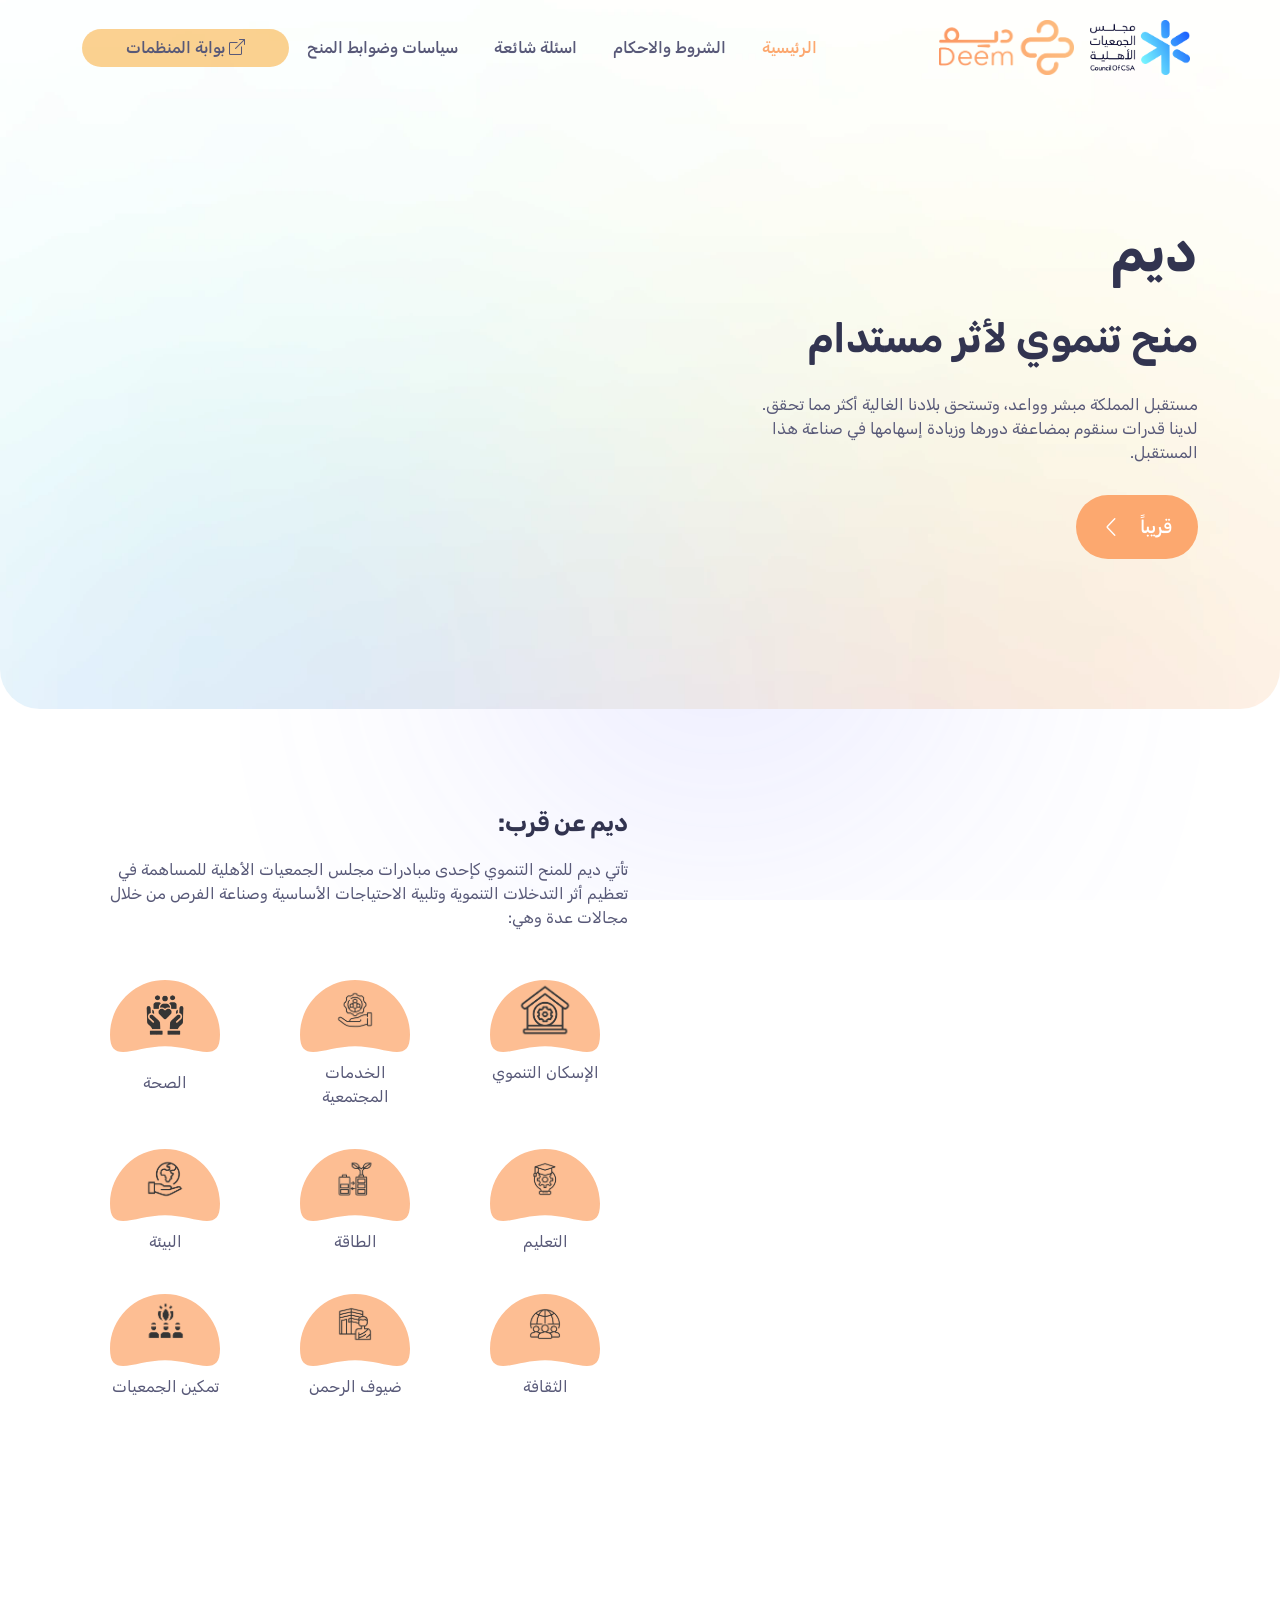
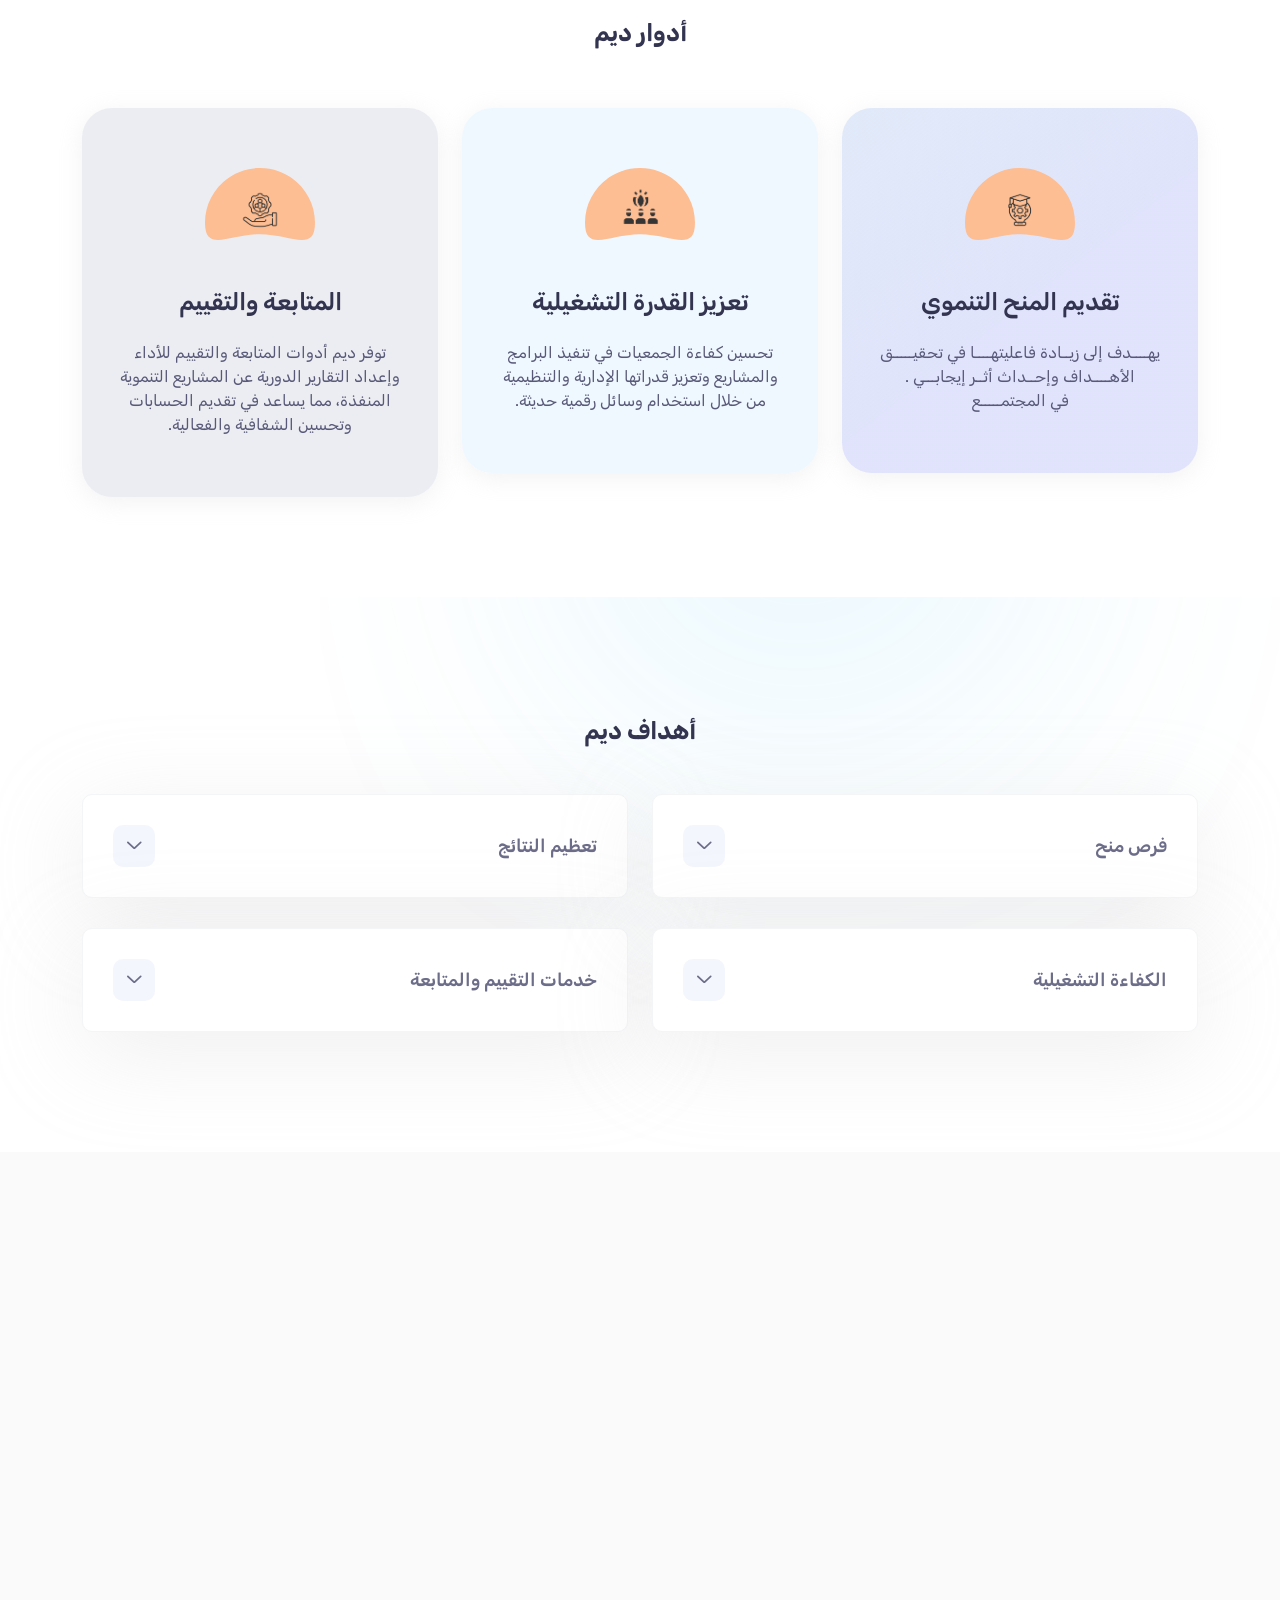
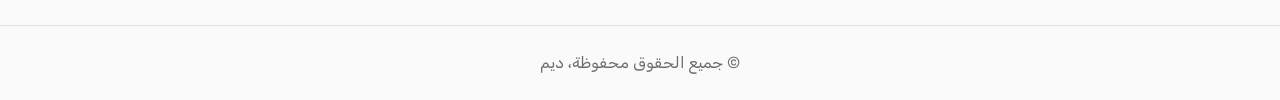
==== commit b90878c3: "Add files via upload" ====
--- a/index.html
+++ b/index.html
@@ -186,7 +186,7 @@
           </div>
           <div class="col-lg-6 align-self-end ">
             <div class="hero-image wow fadeInUp" data-wow-delay=".5s">
-              <img src="assets/img/hero/hero-5/hero.avif" alt>
+              <img src="assets/img/hero/hero-5/hero-img.png" alt>
             </div>
           </div>
         </div>
@@ -202,10 +202,7 @@
         <div class="col-lg-6 order-last order-lg-first wow fadeInUp" data-wow-delay=".5s">
           <div class="feature-image text-center text-lg-start">
             <!-- <img width="60%" src="assets/img/hero/hero-5/hero2-img.png" alt> -->
-            <div class="">
-              <div class="row">
-                <div class="">
-                  <div>
+           <img src="assets/img/hero/hero-5/Deemclosely.png" alt="">
                     <!-- <video muted="" autoplay="" loop=""
                       src="./assets/img/Deem.mp4" type="video/mp4"
                       width="600">
@@ -215,18 +212,11 @@
                       <img src="./assets/img/hero/hero-5/backimg.png" alt="Fast">
                     </iframe> -->
 
-                    <div class="iv-flex iv-flex-col iv-items-center iv-justify-center iv-w-auto col-lg-6 col-4">
-                      <div class="iv-flex iv-items-center iv-justify-center iv-w-full iv-bg-grey-7">
-                        <img src="assets/img/ashim-d-silva-CwJb7ly-iqc-unsplash.jpg" alt="">
-                      </div>
-                      <div class="iv-mt-20"></div>
-                    </div>
-
-                  </div>
-                </div>
-
-              </div>
-            </div>
+                  
+               
+
+              
+          
 
           </div>
         </div>
